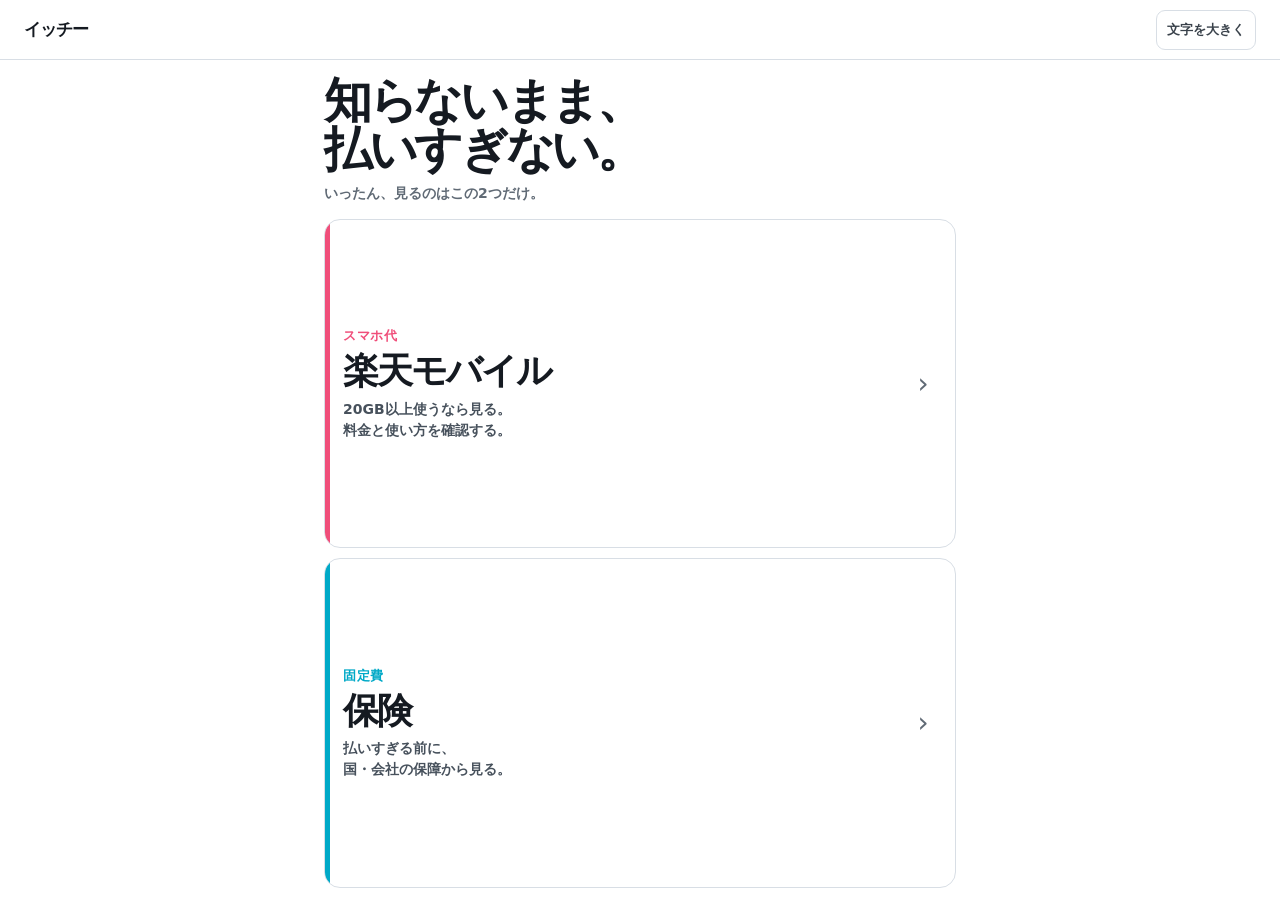
==== index.html @ de1f780d "Load Rakuten image placeholder slots" ====
<!doctype html>
<html lang="ja">
<head>
  <meta charset="utf-8">
  <meta name="viewport" content="width=device-width,initial-scale=1,viewport-fit=cover">
  <meta name="description" content="楽天モバイルと保険。知らないまま払いすぎないために、まずこの2つだけを見るサイト、イッチー。">
  <meta name="theme-color" content="#ffffff">
  <meta name="color-scheme" content="light">
  <meta property="og:locale" content="ja_JP">
  <meta property="og:type" content="website">
  <meta property="og:site_name" content="イッチー">
  <meta property="og:title" content="イッチー｜知らないまま、払いすぎない">
  <meta property="og:description" content="楽天モバイルと保険。まずこの2つだけ。">
  <meta name="twitter:card" content="summary">
  <title>イッチー｜知らないまま、払いすぎない</title>
  <style>
    :root{
      --ink:#151a21;
      --muted:#606a75;
      --line:#d8dee5;
      --paper:#f6f8fa;
      --surface:#ffffff;
      --mobile:#f04e7a;
      --mobile-soft:#fff0f5;
      --insurance:#00a9c7;
      --insurance-soft:#eafcff;
      --side:18px;
      font-family:"Hiragino Sans","Hiragino Kaku Gothic ProN","Yu Gothic UI","Yu Gothic",Meiryo,system-ui,sans-serif;
      color-scheme:light;
      font-feature-settings:"palt" 1;
      font-kerning:normal;
    }
    *{box-sizing:border-box}
    html,body{margin:0;min-height:100%;background:#fff;color:var(--ink)}
    body{overflow-x:hidden}
    a{color:inherit;text-decoration:none}
    button{font:inherit;color:inherit;cursor:pointer}
    [hidden]{display:none!important}

    .header{
      height:60px;
      position:sticky;
      top:0;
      z-index:20;
      display:flex;
      align-items:center;
      justify-content:space-between;
      gap:12px;
      padding:0 var(--side);
      border-bottom:1px solid var(--line);
      background:rgba(255,255,255,.97);
      -webkit-backdrop-filter:blur(10px);
      backdrop-filter:blur(10px);
    }
    .brand{
      border:0;
      padding:0;
      background:transparent;
      font-size:17px;
      font-weight:950;
      letter-spacing:-.055em;
    }
    .header-actions{display:flex;align-items:center;gap:6px}
    .font-toggle{
      min-height:40px;
      padding:0 10px;
      border:1px solid var(--line);
      border-radius:9px;
      background:#fff;
      color:#3a424b;
      font-size:13px;
      font-weight:850;
    }
    .home-back{
      min-width:40px;
      min-height:40px;
      display:grid;
      place-items:center;
      border:0;
      border-radius:9px;
      background:transparent;
      font-size:20px;
      font-weight:900;
    }

    .home{
      height:calc(100dvh - 60px);
      min-height:0;
      padding:14px var(--side) 12px;
      display:flex;
      flex-direction:column;
      overflow:hidden;
    }
    .intro{flex:0 0 auto;padding:2px 0 0}
    .intro h1{
      margin:0;
      font-size:clamp(38px,10.6vw,48px);
      line-height:1.02;
      letter-spacing:-.07em;
      font-weight:950;
    }
    .intro p{
      margin:9px 0 0;
      color:var(--muted);
      font-size:14px;
      line-height:1.5;
      font-weight:700;
    }
    .choices{
      flex:1;
      min-height:0;
      display:grid;
      grid-template-rows:repeat(2,minmax(0,1fr));
      gap:10px;
      margin-top:15px;
    }
    .choice{
      min-height:0;
      position:relative;
      display:grid;
      grid-template-columns:minmax(0,1fr) 28px;
      align-items:center;
      gap:12px;
      padding:20px 18px;
      border:1px solid var(--line);
      border-radius:16px;
      background:#fff;
      overflow:hidden;
      transition:transform .12s ease,box-shadow .16s ease,border-color .16s ease,background-color .16s ease;
    }
    .choice::before{
      content:"";
      position:absolute;
      left:0;
      top:0;
      bottom:0;
      width:5px;
      background:var(--accent);
    }
    .choice.mobile{--accent:var(--mobile);--soft:var(--mobile-soft)}
    .choice.insurance{--accent:var(--insurance);--soft:var(--insurance-soft)}
    .choice-label{
      display:block;
      color:var(--accent);
      font-size:13px;
      font-weight:900;
      letter-spacing:.05em;
    }
    .choice strong{
      display:block;
      margin-top:7px;
      font-size:clamp(27px,8vw,36px);
      line-height:1.08;
      letter-spacing:-.055em;
      font-weight:950;
    }
    .choice small{
      display:block;
      margin-top:8px;
      color:#47515c;
      font-size:14px;
      line-height:1.48;
      font-weight:720;
    }
    .arrow{
      width:28px;
      height:28px;
      display:grid;
      place-items:center;
      color:var(--muted);
      font-size:28px;
      line-height:1;
    }
    .choice:active{transform:translateY(1px) scale(.995);background:var(--soft)}

    .detail{
      height:calc(100dvh - 60px);
      min-height:0;
      background:#fff;
      overflow:hidden;
    }
    .detail iframe{
      width:100%;
      height:100%;
      display:block;
      border:0;
      background:#fff;
    }

    a:focus-visible,button:focus-visible{
      outline:3px solid rgba(40,95,126,.38);
      outline-offset:3px;
    }

    html.large .intro h1{font-size:clamp(42px,12vw,54px)}
    html.large .intro p{font-size:16px}
    html.large .choice{padding:18px}
    html.large .choice-label{font-size:15px}
    html.large .choice strong{font-size:clamp(31px,9vw,40px)}
    html.large .choice small{font-size:16px}

    @media(hover:hover) and (pointer:fine){
      .choice:hover{transform:translateY(-2px);box-shadow:0 9px 24px rgba(35,52,68,.10);border-color:color-mix(in srgb,var(--accent) 35%,var(--line))}
      .font-toggle:hover,.home-back:hover{background:var(--paper)}
    }
    @media(max-height:680px){
      .home{padding-top:10px;padding-bottom:8px}
      .intro h1{font-size:clamp(34px,9.8vw,42px)}
      .intro p{margin-top:6px;font-size:13px}
      .choices{margin-top:10px;gap:8px}
      .choice{padding:13px 16px}
      .choice strong{margin-top:4px;font-size:clamp(24px,7.2vw,31px)}
      .choice small{margin-top:5px;font-size:13px;line-height:1.4}
    }
    @media(max-width:340px){
      :root{--side:14px}
      .font-toggle{padding:0 8px;font-size:12px}
      .choice{padding-left:15px;padding-right:13px}
    }
    @media(min-width:720px){
      :root{--side:24px}
      .home{width:min(680px,100%);margin:0 auto}
    }
    @media(prefers-reduced-motion:reduce){
      *,*::before,*::after{transition:none!important;scroll-behavior:auto!important}
    }
  </style>
</head>
<body>
  <header class="header">
    <button class="brand" id="brandHome" type="button">イッチー</button>
    <div class="header-actions">
      <button class="font-toggle" id="fontToggle" type="button" aria-pressed="false">文字を大きく</button>
      <button class="home-back" id="homeBack" type="button" aria-label="最初に戻る" hidden>⌂</button>
    </div>
  </header>

  <main class="home" id="homeView">
    <section class="intro">
      <h1>知らないまま、<br>払いすぎない。</h1>
      <p>いったん、見るのはこの2つだけ。</p>
    </section>

    <nav class="choices" aria-label="見る内容を選ぶ">
      <a class="choice mobile" href="#mobile">
        <span>
          <span class="choice-label">スマホ代</span>
          <strong>楽天モバイル</strong>
          <small>20GB以上使うなら見る。<br>料金と使い方を確認する。</small>
        </span>
        <span class="arrow" aria-hidden="true">›</span>
      </a>

      <a class="choice insurance" href="#insurance">
        <span>
          <span class="choice-label">固定費</span>
          <strong>保険</strong>
          <small>払いすぎる前に、<br>国・会社の保障から見る。</small>
        </span>
        <span class="arrow" aria-hidden="true">›</span>
      </a>
    </nav>
  </main>

  <section class="detail" id="detailView" hidden aria-label="詳細">
    <iframe id="detailFrame" title="イッチー 詳細ページ"></iframe>
  </section>

  <script>
    const KNOWN_ROUTES=new Set(["mobile","mobile-100gb","yutai","insurance","insurance-compare","deals"]);
    const homeView=document.getElementById("homeView");
    const detailView=document.getElementById("detailView");
    const detailFrame=document.getElementById("detailFrame");
    const brandHome=document.getElementById("brandHome");
    const homeBack=document.getElementById("homeBack");
    const fontToggle=document.getElementById("fontToggle");

    function currentRoute(){
      const route=location.hash.slice(1);
      return KNOWN_ROUTES.has(route)?route:"home";
    }

    function goHome(){
      if(location.hash==="#home"||!location.hash){
        history.replaceState(null,"",location.pathname+location.search+"#home");
        renderRoute();
      }else{
        location.hash="home";
      }
    }

    function applyFontSize(){
      let large=false;
      try{large=localStorage.getItem("icchy-font-size")==="large"}catch(error){}
      document.documentElement.classList.toggle("large",large);
      fontToggle.setAttribute("aria-pressed",String(large));
      fontToggle.textContent=large?"元に戻す":"文字を大きく";
      try{
        const doc=detailFrame.contentDocument;
        if(doc?.documentElement){doc.documentElement.classList.toggle("font-step-up",large)}
      }catch(error){}
    }

    function applyFrameTheme(){
      try{
        const win=detailFrame.contentWindow;
        const doc=detailFrame.contentDocument;
        if(!win||!doc)return;
        const route=(win.location.hash||"").slice(1)||detailFrame.dataset.route||"";
        const root=doc.documentElement;
        const isRakuten=route==="mobile"||route==="mobile-100gb";
        const vars=["--page-accent","--page-accent-soft","--green","--green-soft","--paper"];
        if(isRakuten){
          root.style.setProperty("--page-accent","#f04e7a");
          root.style.setProperty("--page-accent-soft","#fff0f5");
          root.style.setProperty("--green","#f04e7a");
          root.style.setProperty("--green-soft","#fff0f5");
          root.style.setProperty("--paper","#fff9fb");
        }else{
          vars.forEach(name=>root.style.removeProperty(name));
        }
      }catch(error){}
    }

    function renderRoute(){
      const route=currentRoute();
      const isHome=route==="home";
      homeView.hidden=!isHome;
      detailView.hidden=isHome;
      homeBack.hidden=isHome;
      document.body.style.overflow="hidden";

      if(isHome){
        document.title="イッチー｜知らないまま、払いすぎない";
        return;
      }

      const target=`app.html#${route}`;
      if(detailFrame.dataset.route!==route){
        detailFrame.dataset.route=route;
        detailFrame.src=target;
      }
      document.title=route.startsWith("insurance")?"保険｜イッチー":"楽天モバイル｜イッチー";
    }

    function enhanceFrame(){
      try{
        const win=detailFrame.contentWindow;
        const doc=detailFrame.contentDocument;
        if(!win||!doc)return;

        const innerHeader=doc.querySelector(".header");
        if(innerHeader)innerHeader.style.display="none";
        const innerSite=doc.querySelector(".site");
        if(innerSite){
          innerSite.style.boxShadow="none";
          innerSite.style.margin="0 auto";
        }

        applyFrameTheme();

        const large=document.documentElement.classList.contains("large");
        doc.documentElement.classList.toggle("font-step-up",large);

        if(!doc.documentElement.dataset.launcherBound){
          doc.documentElement.dataset.launcherBound="1";
          doc.addEventListener("click",event=>{
            const anchor=event.target.closest("a");
            if(!anchor)return;
            const href=anchor.getAttribute("href")||"";
            if(href==="#home"){
              event.preventDefault();
              goHome();
              return;
            }
            if(href.startsWith("./insurance-consultation")){
              event.preventDefault();
              window.location.href="insurance-consultation/";
            }
          },true);

          win.addEventListener("hashchange",()=>{
            const route=win.location.hash.slice(1);
            if(KNOWN_ROUTES.has(route)){
              detailFrame.dataset.route=route;
              history.replaceState(null,"",location.pathname+location.search+`#${route}`);
              applyFrameTheme();
            }
          });
        }
      }catch(error){}
    }

    brandHome.addEventListener("click",goHome);
    homeBack.addEventListener("click",goHome);
    fontToggle.addEventListener("click",()=>{
      const next=!document.documentElement.classList.contains("large");
      try{localStorage.setItem("icchy-font-size",next?"large":"normal")}catch(error){}
      applyFontSize();
    });
    detailFrame.addEventListener("load",enhanceFrame);
    window.addEventListener("hashchange",renderRoute);

    if(!location.hash)history.replaceState(null,"",location.pathname+location.search+"#home");
    applyFontSize();
    renderRoute();
  </script>
  <script src="image-slots.js"></script>
</body>
</html>
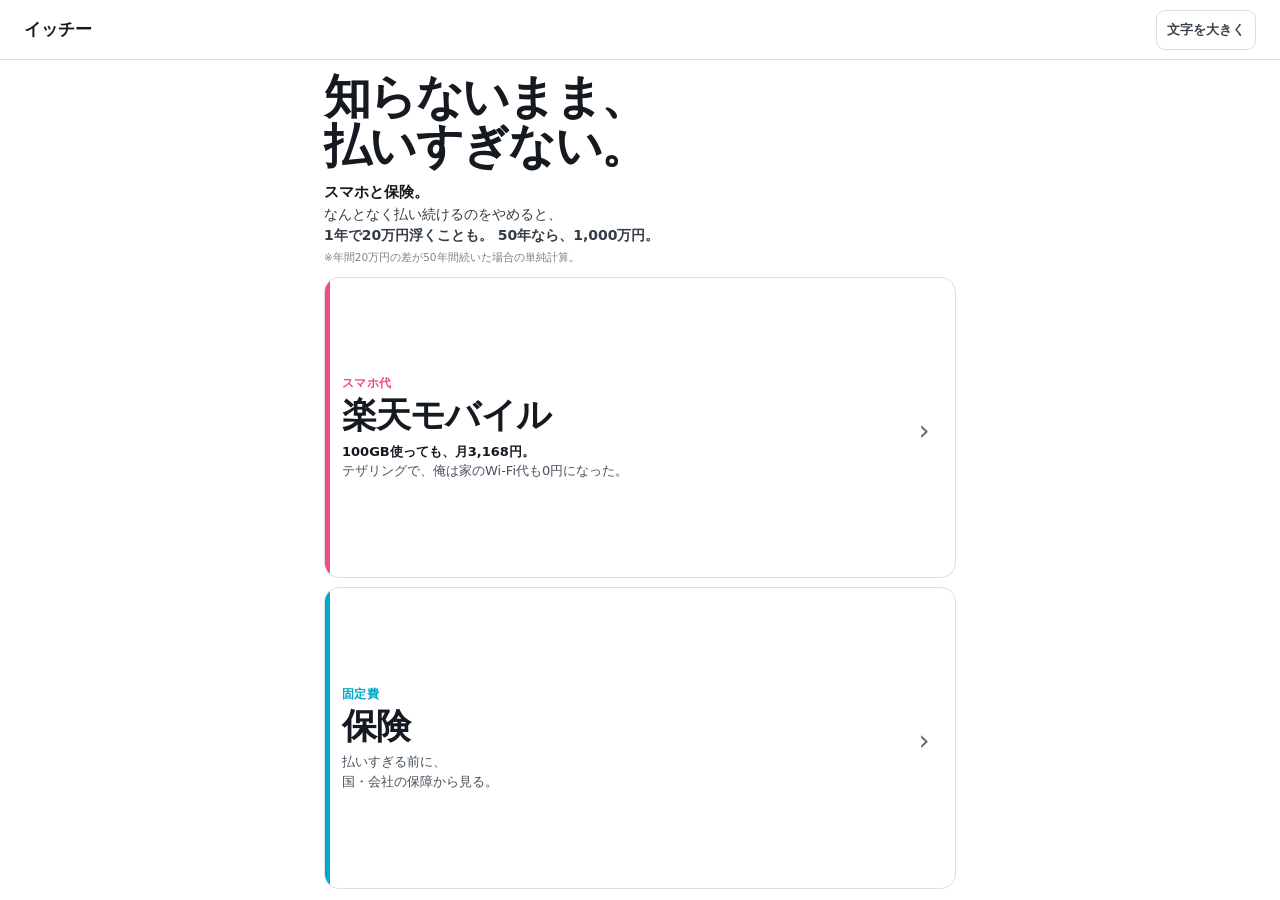
==== commit ae620b14: "トップに未来の数字と楽天カードの実体験コピーを反映" ====
--- a/index.html
+++ b/index.html
@@ -1,410 +1,70 @@
 <!doctype html>
 <html lang="ja">
 <head>
-  <meta charset="utf-8">
-  <meta name="viewport" content="width=device-width,initial-scale=1,viewport-fit=cover">
-  <meta name="description" content="楽天モバイルと保険。知らないまま払いすぎないために、まずこの2つだけを見るサイト、イッチー。">
-  <meta name="theme-color" content="#ffffff">
-  <meta name="color-scheme" content="light">
-  <meta property="og:locale" content="ja_JP">
-  <meta property="og:type" content="website">
-  <meta property="og:site_name" content="イッチー">
-  <meta property="og:title" content="イッチー｜知らないまま、払いすぎない">
-  <meta property="og:description" content="楽天モバイルと保険。まずこの2つだけ。">
-  <meta name="twitter:card" content="summary">
-  <title>イッチー｜知らないまま、払いすぎない</title>
-  <style>
-    :root{
-      --ink:#151a21;
-      --muted:#606a75;
-      --line:#d8dee5;
-      --paper:#f6f8fa;
-      --surface:#ffffff;
-      --mobile:#f04e7a;
-      --mobile-soft:#fff0f5;
-      --insurance:#00a9c7;
-      --insurance-soft:#eafcff;
-      --side:18px;
-      font-family:"Hiragino Sans","Hiragino Kaku Gothic ProN","Yu Gothic UI","Yu Gothic",Meiryo,system-ui,sans-serif;
-      color-scheme:light;
-      font-feature-settings:"palt" 1;
-      font-kerning:normal;
-    }
-    *{box-sizing:border-box}
-    html,body{margin:0;min-height:100%;background:#fff;color:var(--ink)}
-    body{overflow-x:hidden}
-    a{color:inherit;text-decoration:none}
-    button{font:inherit;color:inherit;cursor:pointer}
-    [hidden]{display:none!important}
-
-    .header{
-      height:60px;
-      position:sticky;
-      top:0;
-      z-index:20;
-      display:flex;
-      align-items:center;
-      justify-content:space-between;
-      gap:12px;
-      padding:0 var(--side);
-      border-bottom:1px solid var(--line);
-      background:rgba(255,255,255,.97);
-      -webkit-backdrop-filter:blur(10px);
-      backdrop-filter:blur(10px);
-    }
-    .brand{
-      border:0;
-      padding:0;
-      background:transparent;
-      font-size:17px;
-      font-weight:950;
-      letter-spacing:-.055em;
-    }
-    .header-actions{display:flex;align-items:center;gap:6px}
-    .font-toggle{
-      min-height:40px;
-      padding:0 10px;
-      border:1px solid var(--line);
-      border-radius:9px;
-      background:#fff;
-      color:#3a424b;
-      font-size:13px;
-      font-weight:850;
-    }
-    .home-back{
-      min-width:40px;
-      min-height:40px;
-      display:grid;
-      place-items:center;
-      border:0;
-      border-radius:9px;
-      background:transparent;
-      font-size:20px;
-      font-weight:900;
-    }
-
-    .home{
-      height:calc(100dvh - 60px);
-      min-height:0;
-      padding:14px var(--side) 12px;
-      display:flex;
-      flex-direction:column;
-      overflow:hidden;
-    }
-    .intro{flex:0 0 auto;padding:2px 0 0}
-    .intro h1{
-      margin:0;
-      font-size:clamp(38px,10.6vw,48px);
-      line-height:1.02;
-      letter-spacing:-.07em;
-      font-weight:950;
-    }
-    .intro p{
-      margin:9px 0 0;
-      color:var(--muted);
-      font-size:14px;
-      line-height:1.5;
-      font-weight:700;
-    }
-    .choices{
-      flex:1;
-      min-height:0;
-      display:grid;
-      grid-template-rows:repeat(2,minmax(0,1fr));
-      gap:10px;
-      margin-top:15px;
-    }
-    .choice{
-      min-height:0;
-      position:relative;
-      display:grid;
-      grid-template-columns:minmax(0,1fr) 28px;
-      align-items:center;
-      gap:12px;
-      padding:20px 18px;
-      border:1px solid var(--line);
-      border-radius:16px;
-      background:#fff;
-      overflow:hidden;
-      transition:transform .12s ease,box-shadow .16s ease,border-color .16s ease,background-color .16s ease;
-    }
-    .choice::before{
-      content:"";
-      position:absolute;
-      left:0;
-      top:0;
-      bottom:0;
-      width:5px;
-      background:var(--accent);
-    }
-    .choice.mobile{--accent:var(--mobile);--soft:var(--mobile-soft)}
-    .choice.insurance{--accent:var(--insurance);--soft:var(--insurance-soft)}
-    .choice-label{
-      display:block;
-      color:var(--accent);
-      font-size:13px;
-      font-weight:900;
-      letter-spacing:.05em;
-    }
-    .choice strong{
-      display:block;
-      margin-top:7px;
-      font-size:clamp(27px,8vw,36px);
-      line-height:1.08;
-      letter-spacing:-.055em;
-      font-weight:950;
-    }
-    .choice small{
-      display:block;
-      margin-top:8px;
-      color:#47515c;
-      font-size:14px;
-      line-height:1.48;
-      font-weight:720;
-    }
-    .arrow{
-      width:28px;
-      height:28px;
-      display:grid;
-      place-items:center;
-      color:var(--muted);
-      font-size:28px;
-      line-height:1;
-    }
-    .choice:active{transform:translateY(1px) scale(.995);background:var(--soft)}
-
-    .detail{
-      height:calc(100dvh - 60px);
-      min-height:0;
-      background:#fff;
-      overflow:hidden;
-    }
-    .detail iframe{
-      width:100%;
-      height:100%;
-      display:block;
-      border:0;
-      background:#fff;
-    }
-
-    a:focus-visible,button:focus-visible{
-      outline:3px solid rgba(40,95,126,.38);
-      outline-offset:3px;
-    }
-
-    html.large .intro h1{font-size:clamp(42px,12vw,54px)}
-    html.large .intro p{font-size:16px}
-    html.large .choice{padding:18px}
-    html.large .choice-label{font-size:15px}
-    html.large .choice strong{font-size:clamp(31px,9vw,40px)}
-    html.large .choice small{font-size:16px}
-
-    @media(hover:hover) and (pointer:fine){
-      .choice:hover{transform:translateY(-2px);box-shadow:0 9px 24px rgba(35,52,68,.10);border-color:color-mix(in srgb,var(--accent) 35%,var(--line))}
-      .font-toggle:hover,.home-back:hover{background:var(--paper)}
-    }
-    @media(max-height:680px){
-      .home{padding-top:10px;padding-bottom:8px}
-      .intro h1{font-size:clamp(34px,9.8vw,42px)}
-      .intro p{margin-top:6px;font-size:13px}
-      .choices{margin-top:10px;gap:8px}
-      .choice{padding:13px 16px}
-      .choice strong{margin-top:4px;font-size:clamp(24px,7.2vw,31px)}
-      .choice small{margin-top:5px;font-size:13px;line-height:1.4}
-    }
-    @media(max-width:340px){
-      :root{--side:14px}
-      .font-toggle{padding:0 8px;font-size:12px}
-      .choice{padding-left:15px;padding-right:13px}
-    }
-    @media(min-width:720px){
-      :root{--side:24px}
-      .home{width:min(680px,100%);margin:0 auto}
-    }
-    @media(prefers-reduced-motion:reduce){
-      *,*::before,*::after{transition:none!important;scroll-behavior:auto!important}
-    }
-  </style>
+<meta charset="utf-8">
+<meta name="viewport" content="width=device-width,initial-scale=1,viewport-fit=cover">
+<meta name="description" content="知らないまま、払いすぎない。スマホと保険。なんとなく払い続けるのをやめると、1年で20万円浮くことも。">
+<meta name="theme-color" content="#ffffff">
+<meta name="color-scheme" content="light">
+<meta property="og:locale" content="ja_JP">
+<meta property="og:type" content="website">
+<meta property="og:site_name" content="イッチー">
+<meta property="og:title" content="イッチー｜知らないまま、払いすぎない">
+<meta property="og:description" content="スマホと保険。なんとなく払い続けるのをやめると、1年で20万円浮くことも。">
+<meta name="twitter:card" content="summary">
+<title>イッチー｜知らないまま、払いすぎない</title>
+<style>
+:root{
+  --ink:#151a21;--muted:#606a75;--line:#d8dee5;--paper:#f6f8fa;--mobile:#f04e7a;--mobile-soft:#fff0f5;--insurance:#00a9c7;--insurance-soft:#eafcff;--side:18px;
+  font-family:"Hiragino Sans","Hiragino Kaku Gothic ProN","Yu Gothic UI","Yu Gothic",Meiryo,system-ui,sans-serif;color-scheme:light;
+}
+*{box-sizing:border-box}html,body{margin:0;min-height:100%;background:#fff;color:var(--ink)}body{overflow-x:hidden}a{color:inherit;text-decoration:none}button{font:inherit;color:inherit;cursor:pointer}[hidden]{display:none!important}
+.header{height:60px;position:sticky;top:0;z-index:20;display:flex;align-items:center;justify-content:space-between;gap:12px;padding:0 var(--side);border-bottom:1px solid var(--line);background:rgba(255,255,255,.97);-webkit-backdrop-filter:blur(10px);backdrop-filter:blur(10px)}.brand{border:0;padding:0;background:transparent;font-size:17px;font-weight:850}.header-actions{display:flex;align-items:center;gap:6px}.font-toggle{min-height:40px;padding:0 10px;border:1px solid var(--line);border-radius:9px;background:#fff;color:#3a424b;font-size:13px;font-weight:750}.home-back{min-width:40px;min-height:40px;display:grid;place-items:center;border:0;border-radius:9px;background:transparent;font-size:20px}
+.home{height:calc(100dvh - 60px);min-height:0;padding:13px var(--side) 11px;display:flex;flex-direction:column;overflow:hidden}.intro{flex:0 0 auto}.intro h1{margin:0;font-size:clamp(37px,10.2vw,47px);line-height:1.04;letter-spacing:-.035em;font-weight:850}.intro-promise{margin:10px 0 0;color:#343c45;font-size:14px;line-height:1.52}.intro-promise strong{font-size:15px;color:var(--ink)}.intro-promise b{font-weight:850}.intro-note{margin:4px 0 0;color:#7a838d;font-size:10.5px;line-height:1.4}.choices{flex:1;min-height:0;display:grid;grid-template-rows:repeat(2,minmax(0,1fr));gap:9px;margin-top:12px}.choice{min-height:0;position:relative;display:grid;grid-template-columns:minmax(0,1fr) 28px;align-items:center;gap:12px;padding:17px 17px;border:1px solid var(--line);border-radius:15px;background:#fff;overflow:hidden;transition:transform .12s ease,box-shadow .16s ease,border-color .16s ease,background-color .16s ease}.choice::before{content:"";position:absolute;left:0;top:0;bottom:0;width:5px;background:var(--accent)}.choice.mobile{--accent:var(--mobile);--soft:var(--mobile-soft)}.choice.insurance{--accent:var(--insurance);--soft:var(--insurance-soft)}.choice-label{display:block;color:var(--accent);font-size:12px;font-weight:800;letter-spacing:.04em}.choice strong{display:block;margin-top:5px;font-size:clamp(26px,7.7vw,35px);line-height:1.08;letter-spacing:-.025em;font-weight:850}.choice small{display:block;margin-top:7px;color:#47515c;font-size:13px;line-height:1.48}.choice small b{color:var(--ink);font-weight:800}.arrow{width:28px;height:28px;display:grid;place-items:center;color:var(--muted);font-size:28px}.choice:active{transform:translateY(1px) scale(.995);background:var(--soft)}
+.detail{height:calc(100dvh - 60px);min-height:0;background:#fff;overflow:hidden}.detail iframe{width:100%;height:100%;display:block;border:0;background:#fff}a:focus-visible,button:focus-visible{outline:3px solid rgba(40,95,126,.38);outline-offset:3px}
+html.large .intro h1{font-size:clamp(41px,11.5vw,53px)}html.large .intro-promise{font-size:16px}html.large .choice strong{font-size:clamp(30px,8.7vw,39px)}html.large .choice small{font-size:15px}
+@media(hover:hover) and (pointer:fine){.choice:hover{transform:translateY(-2px);box-shadow:0 9px 24px rgba(35,52,68,.10);border-color:color-mix(in srgb,var(--accent) 35%,var(--line))}.font-toggle:hover,.home-back:hover{background:var(--paper)}}
+@media(max-height:700px){.home{padding-top:9px;padding-bottom:8px}.intro h1{font-size:clamp(33px,9.5vw,41px)}.intro-promise{margin-top:7px;font-size:12.5px;line-height:1.42}.intro-promise strong{font-size:13.5px}.intro-note{font-size:9.5px}.choices{margin-top:8px;gap:7px}.choice{padding:12px 15px}.choice strong{margin-top:3px;font-size:clamp(23px,6.9vw,30px)}.choice small{margin-top:4px;font-size:12px;line-height:1.38}}
+@media(max-width:340px){:root{--side:14px}.font-toggle{padding:0 8px;font-size:12px}.choice{padding-left:14px;padding-right:12px}.intro-promise{font-size:12.5px}}
+@media(min-width:720px){:root{--side:24px}.home{width:min(680px,100%);margin:0 auto}}
+@media(prefers-reduced-motion:reduce){*,*::before,*::after{transition:none!important;scroll-behavior:auto!important}}
+</style>
 </head>
 <body>
-  <header class="header">
-    <button class="brand" id="brandHome" type="button">イッチー</button>
-    <div class="header-actions">
-      <button class="font-toggle" id="fontToggle" type="button" aria-pressed="false">文字を大きく</button>
-      <button class="home-back" id="homeBack" type="button" aria-label="最初に戻る" hidden>⌂</button>
-    </div>
-  </header>
-
-  <main class="home" id="homeView">
-    <section class="intro">
-      <h1>知らないまま、<br>払いすぎない。</h1>
-      <p>いったん、見るのはこの2つだけ。</p>
-    </section>
-
-    <nav class="choices" aria-label="見る内容を選ぶ">
-      <a class="choice mobile" href="#mobile">
-        <span>
-          <span class="choice-label">スマホ代</span>
-          <strong>楽天モバイル</strong>
-          <small>20GB以上使うなら見る。<br>料金と使い方を確認する。</small>
-        </span>
-        <span class="arrow" aria-hidden="true">›</span>
-      </a>
-
-      <a class="choice insurance" href="#insurance">
-        <span>
-          <span class="choice-label">固定費</span>
-          <strong>保険</strong>
-          <small>払いすぎる前に、<br>国・会社の保障から見る。</small>
-        </span>
-        <span class="arrow" aria-hidden="true">›</span>
-      </a>
-    </nav>
-  </main>
-
-  <section class="detail" id="detailView" hidden aria-label="詳細">
-    <iframe id="detailFrame" title="イッチー 詳細ページ"></iframe>
+<header class="header">
+  <button class="brand" id="brandHome" type="button">イッチー</button>
+  <div class="header-actions">
+    <button class="font-toggle" id="fontToggle" type="button" aria-pressed="false">文字を大きく</button>
+    <button class="home-back" id="homeBack" type="button" aria-label="最初に戻る" hidden>⌂</button>
+  </div>
+</header>
+<main class="home" id="homeView">
+  <section class="intro">
+    <h1>知らないまま、<br>払いすぎない。</h1>
+    <p class="intro-promise"><strong>スマホと保険。</strong><br>なんとなく払い続けるのをやめると、<br><b>1年で20万円浮くことも。</b> <b>50年なら、1,000万円。</b></p>
+    <p class="intro-note">※年間20万円の差が50年間続いた場合の単純計算。</p>
   </section>
-
-  <script>
-    const KNOWN_ROUTES=new Set(["mobile","mobile-100gb","yutai","insurance","insurance-compare","deals"]);
-    const homeView=document.getElementById("homeView");
-    const detailView=document.getElementById("detailView");
-    const detailFrame=document.getElementById("detailFrame");
-    const brandHome=document.getElementById("brandHome");
-    const homeBack=document.getElementById("homeBack");
-    const fontToggle=document.getElementById("fontToggle");
-
-    function currentRoute(){
-      const route=location.hash.slice(1);
-      return KNOWN_ROUTES.has(route)?route:"home";
-    }
-
-    function goHome(){
-      if(location.hash==="#home"||!location.hash){
-        history.replaceState(null,"",location.pathname+location.search+"#home");
-        renderRoute();
-      }else{
-        location.hash="home";
-      }
-    }
-
-    function applyFontSize(){
-      let large=false;
-      try{large=localStorage.getItem("icchy-font-size")==="large"}catch(error){}
-      document.documentElement.classList.toggle("large",large);
-      fontToggle.setAttribute("aria-pressed",String(large));
-      fontToggle.textContent=large?"元に戻す":"文字を大きく";
-      try{
-        const doc=detailFrame.contentDocument;
-        if(doc?.documentElement){doc.documentElement.classList.toggle("font-step-up",large)}
-      }catch(error){}
-    }
-
-    function applyFrameTheme(){
-      try{
-        const win=detailFrame.contentWindow;
-        const doc=detailFrame.contentDocument;
-        if(!win||!doc)return;
-        const route=(win.location.hash||"").slice(1)||detailFrame.dataset.route||"";
-        const root=doc.documentElement;
-        const isRakuten=route==="mobile"||route==="mobile-100gb";
-        const vars=["--page-accent","--page-accent-soft","--green","--green-soft","--paper"];
-        if(isRakuten){
-          root.style.setProperty("--page-accent","#f04e7a");
-          root.style.setProperty("--page-accent-soft","#fff0f5");
-          root.style.setProperty("--green","#f04e7a");
-          root.style.setProperty("--green-soft","#fff0f5");
-          root.style.setProperty("--paper","#fff9fb");
-        }else{
-          vars.forEach(name=>root.style.removeProperty(name));
-        }
-      }catch(error){}
-    }
-
-    function renderRoute(){
-      const route=currentRoute();
-      const isHome=route==="home";
-      homeView.hidden=!isHome;
-      detailView.hidden=isHome;
-      homeBack.hidden=isHome;
-      document.body.style.overflow="hidden";
-
-      if(isHome){
-        document.title="イッチー｜知らないまま、払いすぎない";
-        return;
-      }
-
-      const target=`app.html#${route}`;
-      if(detailFrame.dataset.route!==route){
-        detailFrame.dataset.route=route;
-        detailFrame.src=target;
-      }
-      document.title=route.startsWith("insurance")?"保険｜イッチー":"楽天モバイル｜イッチー";
-    }
-
-    function enhanceFrame(){
-      try{
-        const win=detailFrame.contentWindow;
-        const doc=detailFrame.contentDocument;
-        if(!win||!doc)return;
-
-        const innerHeader=doc.querySelector(".header");
-        if(innerHeader)innerHeader.style.display="none";
-        const innerSite=doc.querySelector(".site");
-        if(innerSite){
-          innerSite.style.boxShadow="none";
-          innerSite.style.margin="0 auto";
-        }
-
-        applyFrameTheme();
-
-        const large=document.documentElement.classList.contains("large");
-        doc.documentElement.classList.toggle("font-step-up",large);
-
-        if(!doc.documentElement.dataset.launcherBound){
-          doc.documentElement.dataset.launcherBound="1";
-          doc.addEventListener("click",event=>{
-            const anchor=event.target.closest("a");
-            if(!anchor)return;
-            const href=anchor.getAttribute("href")||"";
-            if(href==="#home"){
-              event.preventDefault();
-              goHome();
-              return;
-            }
-            if(href.startsWith("./insurance-consultation")){
-              event.preventDefault();
-              window.location.href="insurance-consultation/";
-            }
-          },true);
-
-          win.addEventListener("hashchange",()=>{
-            const route=win.location.hash.slice(1);
-            if(KNOWN_ROUTES.has(route)){
-              detailFrame.dataset.route=route;
-              history.replaceState(null,"",location.pathname+location.search+`#${route}`);
-              applyFrameTheme();
-            }
-          });
-        }
-      }catch(error){}
-    }
-
-    brandHome.addEventListener("click",goHome);
-    homeBack.addEventListener("click",goHome);
-    fontToggle.addEventListener("click",()=>{
-      const next=!document.documentElement.classList.contains("large");
-      try{localStorage.setItem("icchy-font-size",next?"large":"normal")}catch(error){}
-      applyFontSize();
-    });
-    detailFrame.addEventListener("load",enhanceFrame);
-    window.addEventListener("hashchange",renderRoute);
-
-    if(!location.hash)history.replaceState(null,"",location.pathname+location.search+"#home");
-    applyFontSize();
-    renderRoute();
-  </script>
-  <script src="image-slots.js"></script>
+  <nav class="choices" aria-label="見る内容を選ぶ">
+    <a class="choice mobile" href="#mobile">
+      <span><span class="choice-label">スマホ代</span><strong>楽天モバイル</strong><small><b>100GB使っても、月3,168円。</b><br>テザリングで、俺は家のWi-Fi代も0円になった。</small></span>
+      <span class="arrow" aria-hidden="true">›</span>
+    </a>
+    <a class="choice insurance" href="#insurance">
+      <span><span class="choice-label">固定費</span><strong>保険</strong><small>払いすぎる前に、<br>国・会社の保障から見る。</small></span>
+      <span class="arrow" aria-hidden="true">›</span>
+    </a>
+  </nav>
+</main>
+<section class="detail" id="detailView" hidden aria-label="詳細"><iframe id="detailFrame" title="イッチー 詳細ページ"></iframe></section>
+<script>
+const KNOWN_ROUTES=new Set(['mobile','mobile-100gb','yutai','insurance','insurance-compare','deals']);
+const homeView=document.getElementById('homeView'),detailView=document.getElementById('detailView'),detailFrame=document.getElementById('detailFrame'),brandHome=document.getElementById('brandHome'),homeBack=document.getElementById('homeBack'),fontToggle=document.getElementById('fontToggle');
+function currentRoute(){const route=location.hash.slice(1);return KNOWN_ROUTES.has(route)?route:'home'}
+function goHome(){if(location.hash==='#home'||!location.hash){history.replaceState(null,'',location.pathname+location.search+'#home');renderRoute()}else location.hash='home'}
+function applyFontSize(){let large=false;try{large=localStorage.getItem('icchy-font-size')==='large'}catch(e){}document.documentElement.classList.toggle('large',large);fontToggle.setAttribute('aria-pressed',String(large));fontToggle.textContent=large?'元に戻す':'文字を大きく';try{detailFrame.contentDocument?.documentElement.classList.toggle('font-step-up',large)}catch(e){}}
+function renderRoute(){const route=currentRoute(),isHome=route==='home';homeView.hidden=!isHome;detailView.hidden=isHome;homeBack.hidden=isHome;document.body.style.overflow='hidden';if(isHome){document.title='イッチー｜知らないまま、払いすぎない';return}const target=route==='mobile'?'mobile.html':`app.html#${route}`;if(detailFrame.dataset.target!==target){detailFrame.dataset.target=target;detailFrame.dataset.route=route;detailFrame.src=target}document.title=route.startsWith('insurance')?'保険｜イッチー':'楽天モバイル｜イッチー'}
+function enhanceFrame(){try{const win=detailFrame.contentWindow,doc=detailFrame.contentDocument;if(!win||!doc)return;const innerHeader=doc.querySelector('.header');if(innerHeader)innerHeader.style.display='none';const innerSite=doc.querySelector('.site');if(innerSite){innerSite.style.boxShadow='none';innerSite.style.margin='0 auto'}const large=document.documentElement.classList.contains('large');doc.documentElement.classList.toggle('font-step-up',large);if(!doc.documentElement.dataset.launcherBound){doc.documentElement.dataset.launcherBound='1';doc.addEventListener('click',e=>{const a=e.target.closest('a');if(!a)return;const href=a.getAttribute('href')||'';if(href==='#home'){e.preventDefault();goHome();return}if(href.startsWith('./insurance-consultation')){e.preventDefault();window.location.href='insurance-consultation/'}},true);win.addEventListener('hashchange',()=>{if(!win.location.pathname.endsWith('/app.html'))return;const route=win.location.hash.slice(1);if(KNOWN_ROUTES.has(route)){detailFrame.dataset.route=route;history.replaceState(null,'',location.pathname+location.search+`#${route}`)}})}}catch(e){}}
+brandHome.addEventListener('click',goHome);homeBack.addEventListener('click',goHome);fontToggle.addEventListener('click',()=>{const next=!document.documentElement.classList.contains('large');try{localStorage.setItem('icchy-font-size',next?'large':'normal')}catch(e){}applyFontSize()});detailFrame.addEventListener('load',enhanceFrame);window.addEventListener('hashchange',renderRoute);applyFontSize();renderRoute();
+</script>
 </body>
 </html>
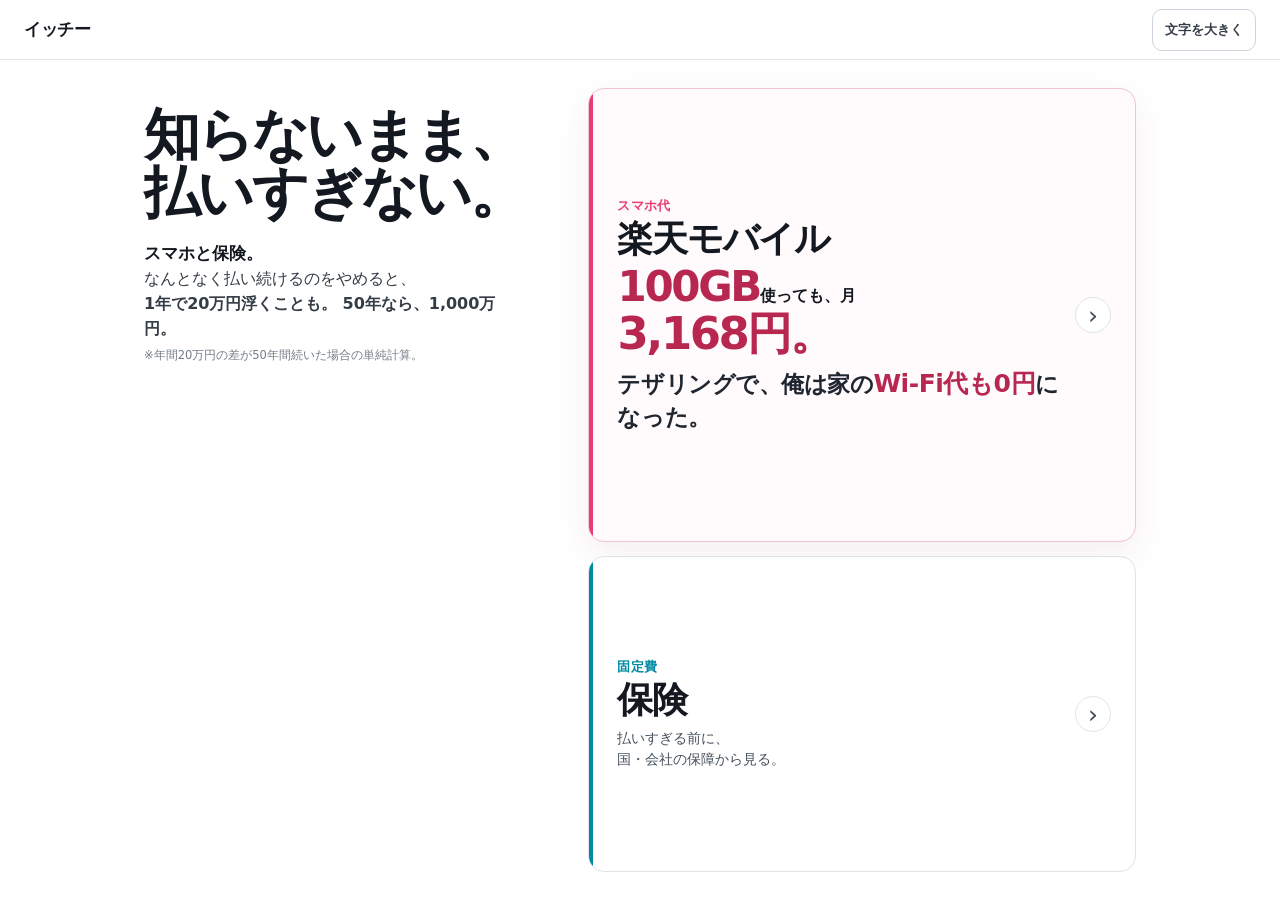
==== commit e4a7c541: "トップページの視覚品質を改善" ====
--- a/index.html
+++ b/index.html
@@ -15,19 +15,220 @@
 <title>イッチー｜知らないまま、払いすぎない</title>
 <style>
 :root{
-  --ink:#151a21;--muted:#606a75;--line:#d8dee5;--paper:#f6f8fa;--mobile:#f04e7a;--mobile-soft:#fff0f5;--insurance:#00a9c7;--insurance-soft:#eafcff;--side:18px;
-  font-family:"Hiragino Sans","Hiragino Kaku Gothic ProN","Yu Gothic UI","Yu Gothic",Meiryo,system-ui,sans-serif;color-scheme:light;
-}
-*{box-sizing:border-box}html,body{margin:0;min-height:100%;background:#fff;color:var(--ink)}body{overflow-x:hidden}a{color:inherit;text-decoration:none}button{font:inherit;color:inherit;cursor:pointer}[hidden]{display:none!important}
-.header{height:60px;position:sticky;top:0;z-index:20;display:flex;align-items:center;justify-content:space-between;gap:12px;padding:0 var(--side);border-bottom:1px solid var(--line);background:rgba(255,255,255,.97);-webkit-backdrop-filter:blur(10px);backdrop-filter:blur(10px)}.brand{border:0;padding:0;background:transparent;font-size:17px;font-weight:850}.header-actions{display:flex;align-items:center;gap:6px}.font-toggle{min-height:40px;padding:0 10px;border:1px solid var(--line);border-radius:9px;background:#fff;color:#3a424b;font-size:13px;font-weight:750}.home-back{min-width:40px;min-height:40px;display:grid;place-items:center;border:0;border-radius:9px;background:transparent;font-size:20px}
-.home{height:calc(100dvh - 60px);min-height:0;padding:13px var(--side) 11px;display:flex;flex-direction:column;overflow:hidden}.intro{flex:0 0 auto}.intro h1{margin:0;font-size:clamp(37px,10.2vw,47px);line-height:1.04;letter-spacing:-.035em;font-weight:850}.intro-promise{margin:10px 0 0;color:#343c45;font-size:14px;line-height:1.52}.intro-promise strong{font-size:15px;color:var(--ink)}.intro-promise b{font-weight:850}.intro-note{margin:4px 0 0;color:#7a838d;font-size:10.5px;line-height:1.4}.choices{flex:1;min-height:0;display:grid;grid-template-rows:repeat(2,minmax(0,1fr));gap:9px;margin-top:12px}.choice{min-height:0;position:relative;display:grid;grid-template-columns:minmax(0,1fr) 28px;align-items:center;gap:12px;padding:17px 17px;border:1px solid var(--line);border-radius:15px;background:#fff;overflow:hidden;transition:transform .12s ease,box-shadow .16s ease,border-color .16s ease,background-color .16s ease}.choice::before{content:"";position:absolute;left:0;top:0;bottom:0;width:5px;background:var(--accent)}.choice.mobile{--accent:var(--mobile);--soft:var(--mobile-soft)}.choice.insurance{--accent:var(--insurance);--soft:var(--insurance-soft)}.choice-label{display:block;color:var(--accent);font-size:12px;font-weight:800;letter-spacing:.04em}.choice strong{display:block;margin-top:5px;font-size:clamp(26px,7.7vw,35px);line-height:1.08;letter-spacing:-.025em;font-weight:850}.choice small{display:block;margin-top:7px;color:#47515c;font-size:13px;line-height:1.48}.choice small b{color:var(--ink);font-weight:800}.arrow{width:28px;height:28px;display:grid;place-items:center;color:var(--muted);font-size:28px}.choice:active{transform:translateY(1px) scale(.995);background:var(--soft)}
-.detail{height:calc(100dvh - 60px);min-height:0;background:#fff;overflow:hidden}.detail iframe{width:100%;height:100%;display:block;border:0;background:#fff}a:focus-visible,button:focus-visible{outline:3px solid rgba(40,95,126,.38);outline-offset:3px}
-html.large .intro h1{font-size:clamp(41px,11.5vw,53px)}html.large .intro-promise{font-size:16px}html.large .choice strong{font-size:clamp(30px,8.7vw,39px)}html.large .choice small{font-size:15px}
-@media(hover:hover) and (pointer:fine){.choice:hover{transform:translateY(-2px);box-shadow:0 9px 24px rgba(35,52,68,.10);border-color:color-mix(in srgb,var(--accent) 35%,var(--line))}.font-toggle:hover,.home-back:hover{background:var(--paper)}}
-@media(max-height:700px){.home{padding-top:9px;padding-bottom:8px}.intro h1{font-size:clamp(33px,9.5vw,41px)}.intro-promise{margin-top:7px;font-size:12.5px;line-height:1.42}.intro-promise strong{font-size:13.5px}.intro-note{font-size:9.5px}.choices{margin-top:8px;gap:7px}.choice{padding:12px 15px}.choice strong{margin-top:3px;font-size:clamp(23px,6.9vw,30px)}.choice small{margin-top:4px;font-size:12px;line-height:1.38}}
-@media(max-width:340px){:root{--side:14px}.font-toggle{padding:0 8px;font-size:12px}.choice{padding-left:14px;padding-right:12px}.intro-promise{font-size:12.5px}}
-@media(min-width:720px){:root{--side:24px}.home{width:min(680px,100%);margin:0 auto}}
-@media(prefers-reduced-motion:reduce){*,*::before,*::after{transition:none!important;scroll-behavior:auto!important}}
+  --ink:#141820;
+  --muted:#5d6570;
+  --line:#dfe3e8;
+  --line-strong:#cdd5de;
+  --paper:#f7f8fa;
+  --mobile:#e83d70;
+  --mobile-deep:#b82750;
+  --mobile-soft:#fff4f7;
+  --insurance:#008aa3;
+  --insurance-soft:#effbfd;
+  --side:clamp(16px,4.6vw,22px);
+  --radius:16px;
+  font-family:"Hiragino Sans","Hiragino Kaku Gothic ProN","Yu Gothic UI","Yu Gothic",Meiryo,system-ui,sans-serif;
+  color-scheme:light;
+}
+*{box-sizing:border-box}
+html,body{margin:0;min-height:100%;background:#fff;color:var(--ink)}
+body{overflow-x:hidden;-webkit-font-smoothing:antialiased}
+a{color:inherit;text-decoration:none}
+button{font:inherit;color:inherit;cursor:pointer}
+[hidden]{display:none!important}
+
+.header{
+  height:60px;
+  position:sticky;
+  top:0;
+  z-index:20;
+  display:flex;
+  align-items:center;
+  justify-content:space-between;
+  gap:12px;
+  padding:0 max(var(--side),env(safe-area-inset-left));
+  border-bottom:1px solid var(--line);
+  background:rgba(255,255,255,.96);
+  -webkit-backdrop-filter:blur(12px);
+  backdrop-filter:blur(12px);
+}
+.brand{border:0;padding:0;background:transparent;font-size:17px;font-weight:850;letter-spacing:-.02em}
+.header-actions{display:flex;align-items:center;gap:6px}
+.font-toggle{
+  min-height:42px;
+  padding:0 12px;
+  border:1px solid var(--line-strong);
+  border-radius:10px;
+  background:#fff;
+  color:#343c46;
+  font-size:13px;
+  font-weight:750;
+  transition:background-color .16s ease,border-color .16s ease,transform .12s ease;
+}
+.home-back{
+  min-width:42px;
+  min-height:42px;
+  display:grid;
+  place-items:center;
+  border:1px solid transparent;
+  border-radius:10px;
+  background:transparent;
+  font-size:20px;
+}
+
+.home{
+  height:calc(100dvh - 60px);
+  min-height:0;
+  padding:16px var(--side) 12px;
+  display:grid;
+  grid-template-rows:auto minmax(0,1fr);
+  overflow:hidden;
+}
+.intro h1{
+  margin:0;
+  max-width:11ch;
+  font-size:clamp(38px,10.4vw,48px);
+  line-height:1.04;
+  letter-spacing:-.045em;
+  font-weight:880;
+  word-break:auto-phrase;
+  text-wrap:balance;
+}
+.intro-promise{margin:11px 0 0;color:#343c45;font-size:15px;line-height:1.55}
+.intro-promise strong{font-size:16px;color:var(--ink)}
+.intro-promise b{font-weight:850;font-variant-numeric:tabular-nums}
+.intro-note{margin:5px 0 0;color:#747d87;font-size:11px;line-height:1.45}
+
+.choices{
+  min-height:0;
+  display:grid;
+  grid-template-rows:minmax(0,1.18fr) minmax(0,.82fr);
+  gap:11px;
+  margin-top:13px;
+}
+.choice{
+  min-height:0;
+  position:relative;
+  isolation:isolate;
+  display:grid;
+  grid-template-columns:minmax(0,1fr) 38px;
+  align-items:center;
+  gap:12px;
+  padding:18px 16px 18px 19px;
+  border:1px solid var(--line);
+  border-radius:var(--radius);
+  background:#fff;
+  overflow:hidden;
+  transition:transform .16s cubic-bezier(.16,1,.3,1),box-shadow .18s ease,border-color .18s ease,background-color .18s ease;
+}
+.choice::before{content:"";position:absolute;z-index:-1;left:0;top:0;bottom:0;width:4px;background:var(--accent)}
+.choice.mobile{--accent:var(--mobile);--soft:var(--mobile-soft);border-color:#f1c4d1;background:#fffafb;box-shadow:0 12px 34px rgba(131,33,65,.08)}
+.choice.insurance{--accent:var(--insurance);--soft:var(--insurance-soft)}
+.choice-label{display:block;color:var(--accent);font-size:13px;font-weight:820;letter-spacing:.01em}
+.choice strong{
+  display:block;
+  margin-top:5px;
+  font-size:clamp(27px,7.6vw,34px);
+  line-height:1.08;
+  letter-spacing:-.035em;
+  font-weight:880;
+  word-break:auto-phrase;
+  text-wrap:balance;
+}
+.choice small{display:block;margin-top:8px;color:#46505b;font-size:14px;line-height:1.52}
+.choice small b{color:var(--ink);font-weight:850}
+.choice.mobile .mobile-promise{margin-top:12px;font-size:15px;line-height:1.18}
+.metric-gb{display:inline-block;color:var(--mobile-deep);font-size:clamp(28px,8.5vw,38px);line-height:.95;letter-spacing:-.055em;font-variant-numeric:tabular-nums}
+.metric-price{display:block;margin-top:4px;color:var(--mobile-deep);font-size:clamp(31px,9.1vw,41px);line-height:1;letter-spacing:-.055em;font-variant-numeric:tabular-nums}
+.mobile-outcome{display:block;margin-top:11px;color:#202630;font-size:clamp(18px,5vw,22px);font-weight:820;line-height:1.38;letter-spacing:-.02em}
+.metric-wifi{color:var(--mobile-deep);font-size:1.09em;white-space:nowrap}
+.arrow{
+  width:36px;
+  height:36px;
+  display:grid;
+  place-items:center;
+  justify-self:end;
+  border:1px solid var(--line);
+  border-radius:50%;
+  background:#fff;
+  color:#414a54;
+  font-size:25px;
+  line-height:1;
+  transition:transform .16s cubic-bezier(.16,1,.3,1),border-color .16s ease;
+}
+.choice:active{transform:translateY(1px) scale(.992);background:var(--soft)}
+.choice:active .arrow{transform:translateX(2px)}
+
+.detail{height:calc(100dvh - 60px);min-height:0;background:#fff;overflow:hidden}
+.detail iframe{width:100%;height:100%;display:block;border:0;background:#fff}
+a:focus-visible,button:focus-visible{outline:3px solid rgba(35,95,126,.38);outline-offset:3px}
+
+html.large .home{overflow-y:auto}
+html.large .intro h1{font-size:clamp(42px,11.5vw,54px)}
+html.large .intro-promise{font-size:17px}
+html.large .choice strong{font-size:clamp(31px,8.7vw,40px)}
+html.large .choice small{font-size:16px}
+html.large .mobile-outcome{font-size:clamp(20px,5.6vw,25px)}
+
+@media(hover:hover) and (pointer:fine){
+  .choice:hover{transform:translateY(-2px);box-shadow:0 14px 38px rgba(35,52,68,.11);border-color:color-mix(in srgb,var(--accent) 38%,var(--line))}
+  .choice:hover .arrow{transform:translateX(2px);border-color:var(--accent)}
+  .font-toggle:hover,.home-back:hover{background:var(--paper);border-color:var(--line)}
+}
+@media(max-height:700px){
+  .home{padding-top:9px;padding-bottom:8px}
+  .intro h1{font-size:clamp(32px,9.3vw,40px)}
+  .intro-promise{margin-top:6px;font-size:12.5px;line-height:1.4}
+  .intro-promise strong{font-size:13.5px}
+  .intro-note{margin-top:2px;font-size:9.5px}
+  .choices{margin-top:8px;gap:7px}
+  .choice{padding:11px 13px 11px 16px}
+  .choice-label{font-size:11px}
+  .choice strong{margin-top:2px;font-size:clamp(23px,6.8vw,29px)}
+  .choice small{margin-top:4px;font-size:12px;line-height:1.32}
+  .choice.mobile .mobile-promise{margin-top:5px;font-size:12px}
+  .metric-gb{font-size:clamp(23px,7.4vw,29px)}
+  .metric-price{display:inline-block;margin:0 0 0 4px;font-size:clamp(24px,7.6vw,31px)}
+  .mobile-outcome{margin-top:5px;font-size:clamp(15px,4.4vw,18px);line-height:1.28}
+  .arrow{width:32px;height:32px}
+}
+@media(max-width:340px){
+  :root{--side:14px}
+  .font-toggle{padding:0 9px;font-size:12px}
+  .choice{padding-left:16px;padding-right:12px}
+  .intro-promise{font-size:13.5px}
+  .choice.mobile .mobile-promise{font-size:14px}
+}
+@media(min-width:720px){
+  :root{--side:24px}
+  .home{width:min(720px,100%);margin:0 auto}
+}
+@media(min-width:900px){
+  .home{
+    width:min(1040px,100%);
+    padding-top:28px;
+    padding-bottom:28px;
+    grid-template-columns:minmax(300px,.82fr) minmax(480px,1.18fr);
+    grid-template-rows:minmax(0,1fr);
+    gap:64px;
+    align-items:stretch;
+  }
+  .intro{align-self:start;padding-top:18px}
+  .intro h1{font-size:56px}
+  .intro-promise{margin-top:18px;font-size:16px}
+  .intro-promise strong{font-size:17px}
+  .intro-note{font-size:11.5px}
+  .choices{margin-top:0;gap:14px}
+  .choice{padding:24px 24px 24px 28px}
+  .choice strong{font-size:36px}
+  .choice.mobile .mobile-promise{font-size:16px}
+  .metric-gb{font-size:42px}
+  .metric-price{font-size:45px}
+  .mobile-outcome{font-size:23px}
+}
+@media(prefers-reduced-motion:reduce){
+  *,*::before,*::after{transition:none!important;scroll-behavior:auto!important}
+}
 </style>
 </head>
 <body>
@@ -46,7 +247,7 @@
   </section>
   <nav class="choices" aria-label="見る内容を選ぶ">
     <a class="choice mobile" href="#mobile">
-      <span><span class="choice-label">スマホ代</span><strong>楽天モバイル</strong><small><b>100GB使っても、月3,168円。</b><br>テザリングで、俺は家のWi-Fi代も0円になった。</small></span>
+      <span><span class="choice-label">スマホ代</span><strong>楽天モバイル</strong><small><b class="mobile-promise"><span class="metric-gb">100GB</span>使っても、月<span class="metric-price">3,168円。</span></b><span class="mobile-outcome">テザリングで、俺は家の<span class="metric-wifi">Wi-Fi代も0円</span>になった。</span></small></span>
       <span class="arrow" aria-hidden="true">›</span>
     </a>
     <a class="choice insurance" href="#insurance">
@@ -67,4 +268,4 @@
 brandHome.addEventListener('click',goHome);homeBack.addEventListener('click',goHome);fontToggle.addEventListener('click',()=>{const next=!document.documentElement.classList.contains('large');try{localStorage.setItem('icchy-font-size',next?'large':'normal')}catch(e){}applyFontSize()});detailFrame.addEventListener('load',enhanceFrame);window.addEventListener('hashchange',renderRoute);applyFontSize();renderRoute();
 </script>
 </body>
-</html>+</html>
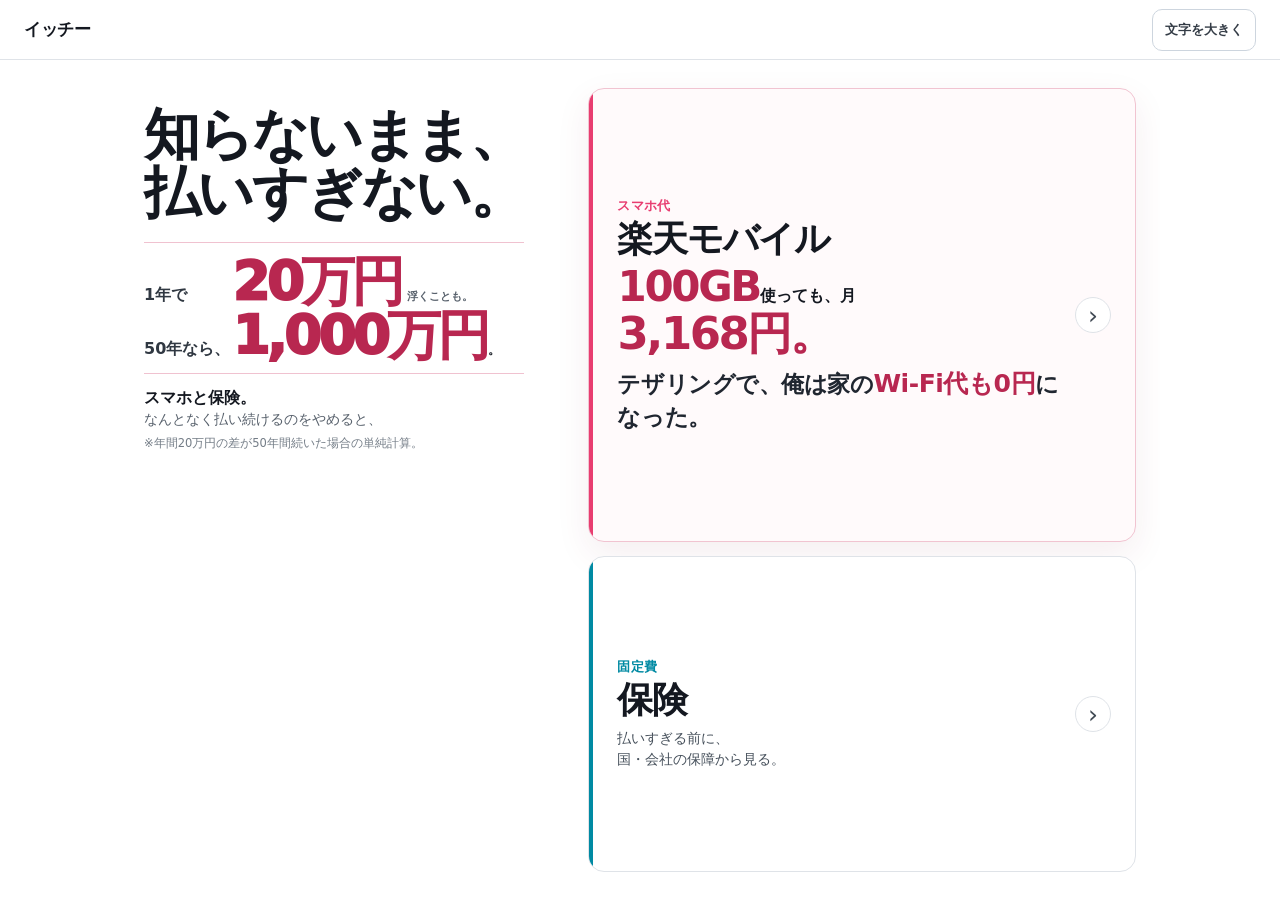
==== commit 224a51fe: "トップの節約額を主役にする" ====
--- a/index.html
+++ b/index.html
@@ -94,9 +94,49 @@
   word-break:auto-phrase;
   text-wrap:balance;
 }
-.intro-promise{margin:11px 0 0;color:#343c45;font-size:15px;line-height:1.55}
-.intro-promise strong{font-size:16px;color:var(--ink)}
-.intro-promise b{font-weight:850;font-variant-numeric:tabular-nums}
+.intro-promise{
+  margin:12px 0 0;
+  display:flex;
+  flex-direction:column;
+  color:#343c45;
+  line-height:1.45;
+}
+.intro-context{
+  order:2;
+  display:block;
+  margin-top:9px;
+  color:#59626d;
+  font-size:13px;
+}
+.intro-context strong{color:var(--ink);font-size:14px;font-weight:820}
+.intro-metrics{
+  order:1;
+  display:grid;
+  gap:2px;
+  padding:10px 0 9px;
+  border-top:1px solid #f0c2d0;
+  border-bottom:1px solid #f0c2d0;
+}
+.savings-line{
+  display:grid;
+  grid-template-columns:68px minmax(0,1fr);
+  align-items:baseline;
+  gap:8px;
+  min-width:0;
+  font-weight:850;
+  font-variant-numeric:tabular-nums;
+}
+.savings-period{color:#303842;font-size:14px;line-height:1;white-space:nowrap}
+.savings-value{display:flex;align-items:baseline;min-width:0;color:var(--ink);font-size:12px;line-height:1}
+.savings-amount{
+  color:var(--mobile-deep);
+  font-size:46px;
+  font-weight:920;
+  line-height:.95;
+  letter-spacing:-.06em;
+  white-space:nowrap;
+}
+.savings-suffix{margin-left:5px;color:#59626d;font-size:10px;font-weight:760;white-space:nowrap}
 .intro-note{margin:5px 0 0;color:#747d87;font-size:11px;line-height:1.45}
 
 .choices{
@@ -165,7 +205,11 @@
 
 html.large .home{overflow-y:auto}
 html.large .intro h1{font-size:clamp(42px,11.5vw,54px)}
-html.large .intro-promise{font-size:17px}
+html.large .intro-context{font-size:16px}
+html.large .intro-context strong{font-size:17px}
+html.large .savings-period{font-size:17px}
+html.large .savings-amount{font-size:52px}
+html.large .savings-suffix{font-size:12px}
 html.large .choice strong{font-size:clamp(31px,8.7vw,40px)}
 html.large .choice small{font-size:16px}
 html.large .mobile-outcome{font-size:clamp(20px,5.6vw,25px)}
@@ -178,8 +222,14 @@
 @media(max-height:700px){
   .home{padding-top:9px;padding-bottom:8px}
   .intro h1{font-size:clamp(32px,9.3vw,40px)}
-  .intro-promise{margin-top:6px;font-size:12.5px;line-height:1.4}
-  .intro-promise strong{font-size:13.5px}
+  .intro-promise{margin-top:6px}
+  .intro-metrics{gap:1px;padding:5px 0 4px}
+  .savings-line{grid-template-columns:53px minmax(0,1fr);gap:6px}
+  .savings-period{font-size:11px}
+  .savings-amount{font-size:34px}
+  .savings-suffix{margin-left:3px;font-size:8px}
+  .intro-context{margin-top:4px;font-size:10.5px;line-height:1.3}
+  .intro-context strong{font-size:11.5px}
   .intro-note{margin-top:2px;font-size:9.5px}
   .choices{margin-top:8px;gap:7px}
   .choice{padding:11px 13px 11px 16px}
@@ -196,7 +246,8 @@
   :root{--side:14px}
   .font-toggle{padding:0 9px;font-size:12px}
   .choice{padding-left:16px;padding-right:12px}
-  .intro-promise{font-size:13.5px}
+  .savings-line{grid-template-columns:60px minmax(0,1fr);gap:6px}
+  .savings-amount{font-size:42px}
   .choice.mobile .mobile-promise{font-size:14px}
 }
 @media(min-width:720px){
@@ -215,8 +266,14 @@
   }
   .intro{align-self:start;padding-top:18px}
   .intro h1{font-size:56px}
-  .intro-promise{margin-top:18px;font-size:16px}
-  .intro-promise strong{font-size:17px}
+  .intro-promise{margin-top:20px}
+  .intro-metrics{padding:13px 0 12px}
+  .savings-line{grid-template-columns:78px minmax(0,1fr);gap:10px}
+  .savings-period{font-size:16px}
+  .savings-amount{font-size:54px}
+  .savings-suffix{font-size:11px}
+  .intro-context{margin-top:12px;font-size:14px}
+  .intro-context strong{font-size:16px}
   .intro-note{font-size:11.5px}
   .choices{margin-top:0;gap:14px}
   .choice{padding:24px 24px 24px 28px}
@@ -242,7 +299,7 @@
 <main class="home" id="homeView">
   <section class="intro">
     <h1>知らないまま、<br>払いすぎない。</h1>
-    <p class="intro-promise"><strong>スマホと保険。</strong><br>なんとなく払い続けるのをやめると、<br><b>1年で20万円浮くことも。</b> <b>50年なら、1,000万円。</b></p>
+    <p class="intro-promise"><span class="intro-context"><strong>スマホと保険。</strong><br>なんとなく払い続けるのをやめると、<br></span><span class="intro-metrics"><b class="savings-line"><span class="savings-period">1年で</span><span class="savings-value"><span class="savings-amount">20万円</span><span class="savings-suffix">浮くことも。</span></span></b> <b class="savings-line"><span class="savings-period">50年なら、</span><span class="savings-value"><span class="savings-amount">1,000万円</span>。</span></b></span></p>
     <p class="intro-note">※年間20万円の差が50年間続いた場合の単純計算。</p>
   </section>
   <nav class="choices" aria-label="見る内容を選ぶ">
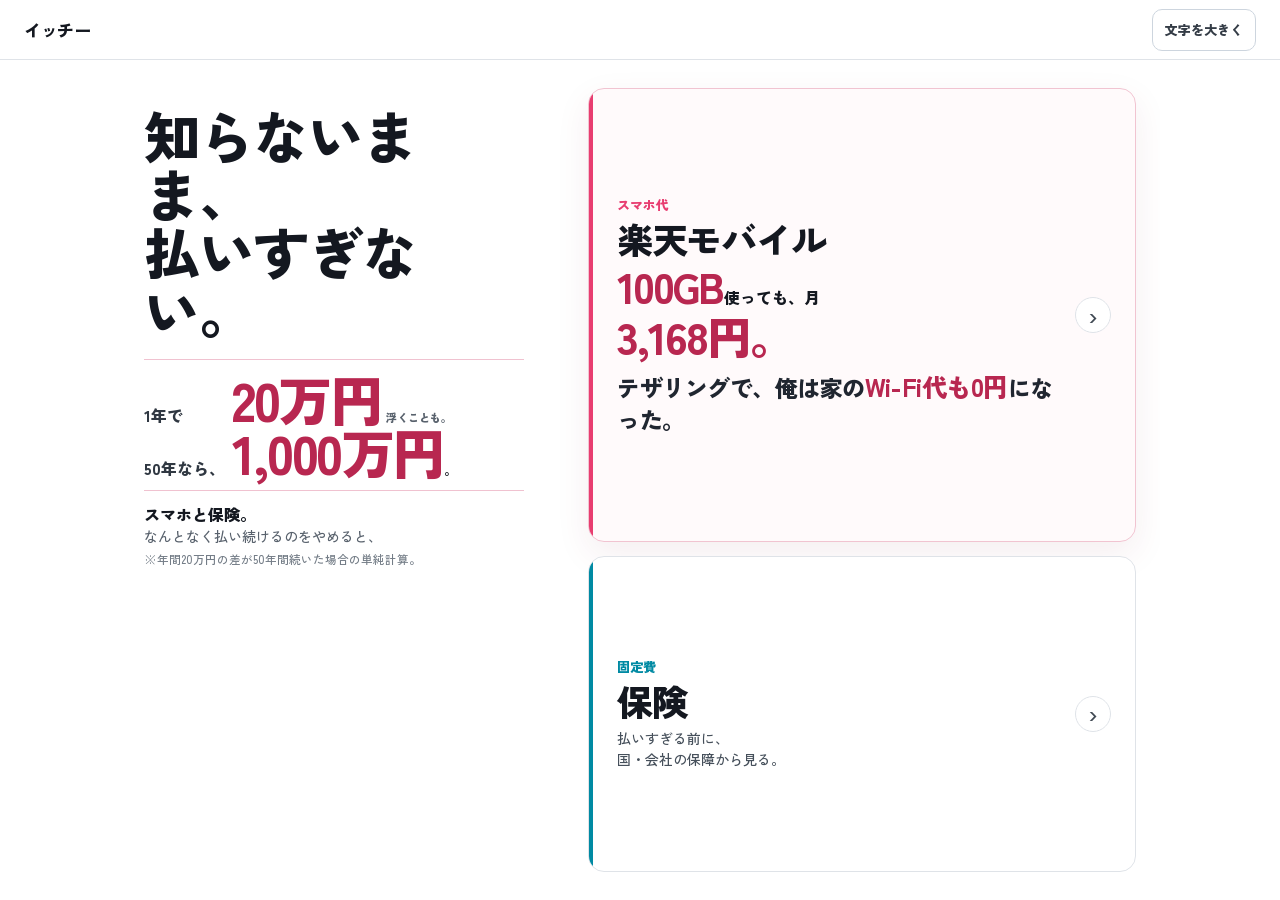
==== commit 86b22c4e: "トップと楽天詳細に軽量フォント・マイクロアニメーションを適用" ====
--- a/index.html
+++ b/index.html
@@ -13,6 +13,7 @@
 <meta property="og:description" content="スマホと保険。なんとなく払い続けるのをやめると、1年で20万円浮くことも。">
 <meta name="twitter:card" content="summary">
 <title>イッチー｜知らないまま、払いすぎない</title>
+<link rel="stylesheet" href="polish.css?v=20260812-1">
 <style>
 :root{
   --ink:#141820;
@@ -314,6 +315,7 @@
   </nav>
 </main>
 <section class="detail" id="detailView" hidden aria-label="詳細"><iframe id="detailFrame" title="イッチー 詳細ページ"></iframe></section>
+<script src="polish.js?v=20260812-1" defer></script>
 <script>
 const KNOWN_ROUTES=new Set(['mobile','mobile-100gb','yutai','insurance','insurance-compare','deals']);
 const homeView=document.getElementById('homeView'),detailView=document.getElementById('detailView'),detailFrame=document.getElementById('detailFrame'),brandHome=document.getElementById('brandHome'),homeBack=document.getElementById('homeBack'),fontToggle=document.getElementById('fontToggle');
@@ -321,7 +323,10 @@
 function goHome(){if(location.hash==='#home'||!location.hash){history.replaceState(null,'',location.pathname+location.search+'#home');renderRoute()}else location.hash='home'}
 function applyFontSize(){let large=false;try{large=localStorage.getItem('icchy-font-size')==='large'}catch(e){}document.documentElement.classList.toggle('large',large);fontToggle.setAttribute('aria-pressed',String(large));fontToggle.textContent=large?'元に戻す':'文字を大きく';try{detailFrame.contentDocument?.documentElement.classList.toggle('font-step-up',large)}catch(e){}}
 function renderRoute(){const route=currentRoute(),isHome=route==='home';homeView.hidden=!isHome;detailView.hidden=isHome;homeBack.hidden=isHome;document.body.style.overflow='hidden';if(isHome){document.title='イッチー｜知らないまま、払いすぎない';return}const target=route==='mobile'?'mobile.html':`app.html#${route}`;if(detailFrame.dataset.target!==target){detailFrame.dataset.target=target;detailFrame.dataset.route=route;detailFrame.src=target}document.title=route.startsWith('insurance')?'保険｜イッチー':'楽天モバイル｜イッチー'}
-function enhanceFrame(){try{const win=detailFrame.contentWindow,doc=detailFrame.contentDocument;if(!win||!doc)return;const innerHeader=doc.querySelector('.header');if(innerHeader)innerHeader.style.display='none';const innerSite=doc.querySelector('.site');if(innerSite){innerSite.style.boxShadow='none';innerSite.style.margin='0 auto'}const large=document.documentElement.classList.contains('large');doc.documentElement.classList.toggle('font-step-up',large);if(!doc.documentElement.dataset.launcherBound){doc.documentElement.dataset.launcherBound='1';doc.addEventListener('click',e=>{const a=e.target.closest('a');if(!a)return;const href=a.getAttribute('href')||'';if(href==='#home'){e.preventDefault();goHome();return}if(href.startsWith('./insurance-consultation')){e.preventDefault();window.location.href='insurance-consultation/'}},true);win.addEventListener('hashchange',()=>{if(!win.location.pathname.endsWith('/app.html'))return;const route=win.location.hash.slice(1);if(KNOWN_ROUTES.has(route)){detailFrame.dataset.route=route;history.replaceState(null,'',location.pathname+location.search+`#${route}`)}})}}catch(e){}}
+function enhanceFrame(){try{const win=detailFrame.contentWindow,doc=detailFrame.contentDocument;if(!win||!doc)return;
+const loadPolishScript=()=>{if(doc.getElementById('icchyPolishScript'))return;const script=doc.createElement('script');script.id='icchyPolishScript';script.src='polish.js?v=20260812-1';script.async=false;doc.body.appendChild(script)};
+if(!doc.getElementById('icchyPolishStyle')){const link=doc.createElement('link');link.id='icchyPolishStyle';link.rel='stylesheet';link.href='polish.css?v=20260812-1';link.addEventListener('load',loadPolishScript,{once:true});doc.head.appendChild(link);win.setTimeout(loadPolishScript,1000)}else{loadPolishScript()}
+const innerHeader=doc.querySelector('.header');if(innerHeader)innerHeader.style.display='none';const innerSite=doc.querySelector('.site');if(innerSite){innerSite.style.boxShadow='none';innerSite.style.margin='0 auto'}const large=document.documentElement.classList.contains('large');doc.documentElement.classList.toggle('font-step-up',large);if(!doc.documentElement.dataset.launcherBound){doc.documentElement.dataset.launcherBound='1';doc.addEventListener('click',e=>{const a=e.target.closest('a');if(!a)return;const href=a.getAttribute('href')||'';if(href==='#home'){e.preventDefault();goHome();return}if(href.startsWith('./insurance-consultation')){e.preventDefault();window.location.href='insurance-consultation/'}},true);win.addEventListener('hashchange',()=>{if(!win.location.pathname.endsWith('/app.html'))return;const route=win.location.hash.slice(1);if(KNOWN_ROUTES.has(route)){detailFrame.dataset.route=route;history.replaceState(null,'',location.pathname+location.search+`#${route}`)}})}}catch(e){}}
 brandHome.addEventListener('click',goHome);homeBack.addEventListener('click',goHome);fontToggle.addEventListener('click',()=>{const next=!document.documentElement.classList.contains('large');try{localStorage.setItem('icchy-font-size',next?'large':'normal')}catch(e){}applyFontSize()});detailFrame.addEventListener('load',enhanceFrame);window.addEventListener('hashchange',renderRoute);applyFontSize();renderRoute();
 </script>
 </body>
--- a/polish.css
+++ b/polish.css
@@ -0,0 +1,77 @@
+@import url('https://fonts.googleapis.com/css2?family=Zen+Kaku+Gothic+New:wght@500;700;900&display=swap');
+
+:root{
+  --icchy-ease:cubic-bezier(.16,1,.3,1);
+}
+
+html,body,button,input,select,textarea{
+  font-family:"Zen Kaku Gothic New","Noto Sans JP","Hiragino Sans","Yu Gothic UI","Yu Gothic",Meiryo,system-ui,sans-serif!important;
+  font-feature-settings:"palt" 1;
+  font-kerning:normal;
+}
+body{font-weight:500}
+h1,h2,h3,strong,b,.brand,.price,.savings-amount,.hero-number,.section-index{font-weight:900}
+
+/* Home: only subtle motion. Content remains visible if JS is unavailable. */
+html.motion-ready .reveal-item{
+  opacity:0;
+  transform:translate3d(0,10px,0);
+  transition:
+    opacity .38s var(--icchy-ease) var(--reveal-delay,0ms),
+    transform .42s var(--icchy-ease) var(--reveal-delay,0ms);
+  will-change:opacity,transform;
+}
+html.motion-ready .reveal-item.is-visible{
+  opacity:1;
+  transform:translate3d(0,0,0);
+}
+
+/* Chapter numbers get their own restrained movement. */
+html.motion-ready .section-index.reveal-item{
+  transform:translate3d(0,12px,0) scale(.97);
+  transition-duration:.46s,.5s;
+}
+html.motion-ready .section-index.reveal-item.is-visible{
+  transform:translate3d(0,0,0) scale(1);
+}
+
+/* Keep the page feeling crisp rather than floaty. */
+.choice,.judge-card,.decision-card,.compare-builder,.stat-pair,.cta-box{
+  backface-visibility:hidden;
+}
+.choice .arrow{
+  transition:transform .22s var(--icchy-ease),border-color .18s ease,background-color .18s ease;
+}
+.choice:hover .arrow,.choice:focus-visible .arrow{transform:translateX(3px)}
+.primary{transition:transform .18s var(--icchy-ease),box-shadow .2s ease,background-color .18s ease!important}
+.primary:hover{transform:translateY(-1px)}
+
+/* Comparison switching: 180ms, no layout shift. */
+@keyframes icchyCompareFlash{
+  0%{opacity:.58;transform:translate3d(0,3px,0)}
+  100%{opacity:1;transform:translate3d(0,0,0)}
+}
+.compare-flash{animation:icchyCompareFlash .18s var(--icchy-ease) both}
+
+/* Zen Kaku needs slightly less aggressive tracking than the previous system stack. */
+.intro h1,.hero h1,.section h2,.judge-card h3,.decision-card h3,.cta-box h2{
+  letter-spacing:-.025em!important;
+}
+.savings-amount,.metric-gb,.metric-price,.hero-number,.price{
+  letter-spacing:-.045em!important;
+}
+
+@media(max-width:390px){
+  .intro h1,.hero h1,.section h2{letter-spacing:-.02em!important}
+}
+
+@media(prefers-reduced-motion:reduce){
+  html.motion-ready .reveal-item,
+  html.motion-ready .section-index.reveal-item{
+    opacity:1!important;
+    transform:none!important;
+    transition:none!important;
+  }
+  .compare-flash{animation:none!important}
+  .choice .arrow,.primary{transition:none!important}
+}
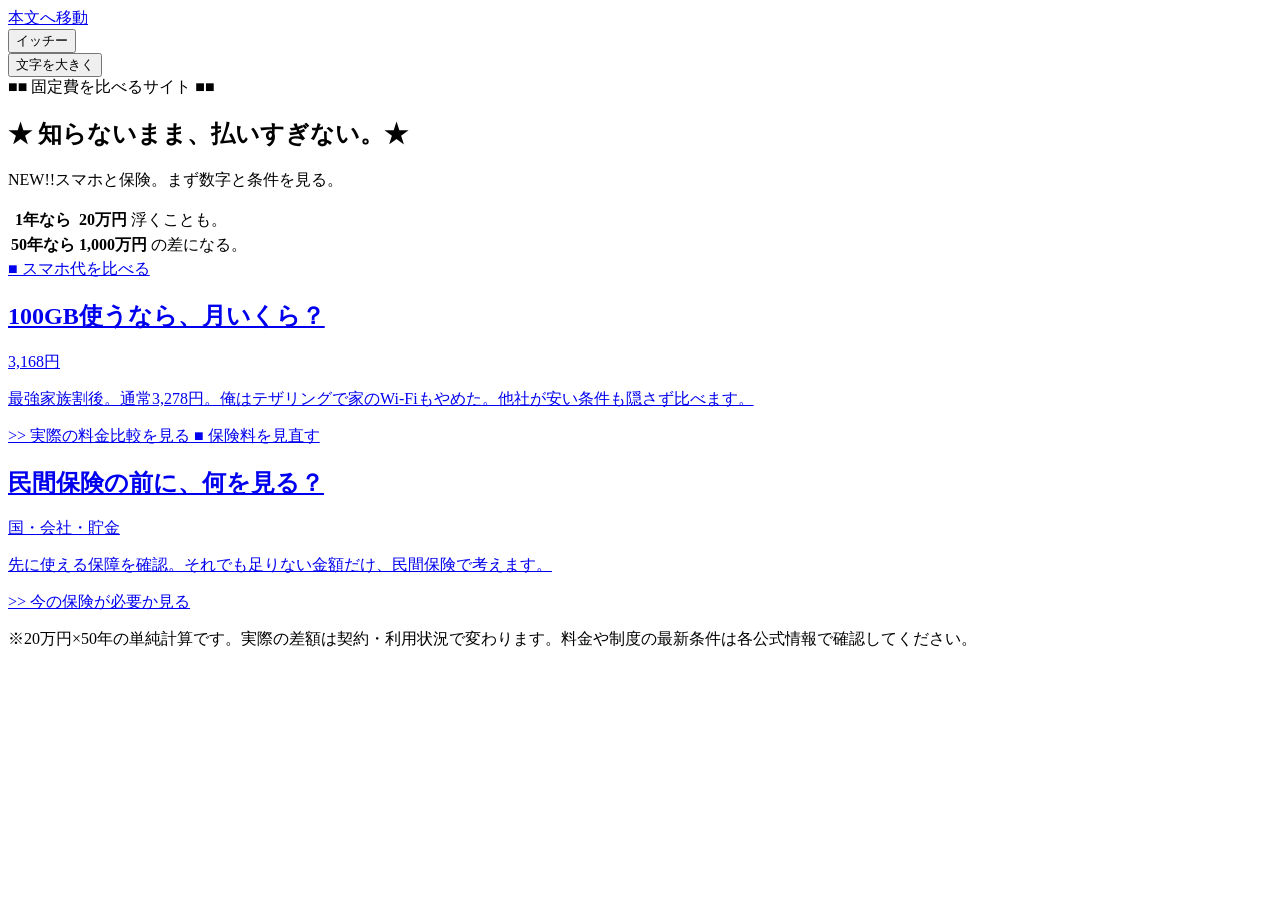
==== commit 140fa7e2: "Redesign launcher as a retro fixed-cost comparison site" ====
--- a/index.html
+++ b/index.html
@@ -3,331 +3,212 @@
 <head>
 <meta charset="utf-8">
 <meta name="viewport" content="width=device-width,initial-scale=1,viewport-fit=cover">
-<meta name="description" content="知らないまま、払いすぎない。スマホと保険。なんとなく払い続けるのをやめると、1年で20万円浮くことも。">
-<meta name="theme-color" content="#ffffff">
+<meta name="description" content="知らないまま、払いすぎない。スマホ代と保険を、金額・条件・公的保障から比べて判断する固定費サイトです。">
+<meta name="theme-color" content="#003399">
 <meta name="color-scheme" content="light">
 <meta property="og:locale" content="ja_JP">
 <meta property="og:type" content="website">
 <meta property="og:site_name" content="イッチー">
 <meta property="og:title" content="イッチー｜知らないまま、払いすぎない">
-<meta property="og:description" content="スマホと保険。なんとなく払い続けるのをやめると、1年で20万円浮くことも。">
+<meta property="og:description" content="スマホと保険。数字と条件を先に見て、固定費を払いすぎないための2択サイト。">
 <meta name="twitter:card" content="summary">
 <title>イッチー｜知らないまま、払いすぎない</title>
-<link rel="stylesheet" href="polish.css?v=20260812-1">
-<style>
-:root{
-  --ink:#141820;
-  --muted:#5d6570;
-  --line:#dfe3e8;
-  --line-strong:#cdd5de;
-  --paper:#f7f8fa;
-  --mobile:#e83d70;
-  --mobile-deep:#b82750;
-  --mobile-soft:#fff4f7;
-  --insurance:#008aa3;
-  --insurance-soft:#effbfd;
-  --side:clamp(16px,4.6vw,22px);
-  --radius:16px;
-  font-family:"Hiragino Sans","Hiragino Kaku Gothic ProN","Yu Gothic UI","Yu Gothic",Meiryo,system-ui,sans-serif;
-  color-scheme:light;
-}
-*{box-sizing:border-box}
-html,body{margin:0;min-height:100%;background:#fff;color:var(--ink)}
-body{overflow-x:hidden;-webkit-font-smoothing:antialiased}
-a{color:inherit;text-decoration:none}
-button{font:inherit;color:inherit;cursor:pointer}
-[hidden]{display:none!important}
-
-.header{
-  height:60px;
-  position:sticky;
-  top:0;
-  z-index:20;
-  display:flex;
-  align-items:center;
-  justify-content:space-between;
-  gap:12px;
-  padding:0 max(var(--side),env(safe-area-inset-left));
-  border-bottom:1px solid var(--line);
-  background:rgba(255,255,255,.96);
-  -webkit-backdrop-filter:blur(12px);
-  backdrop-filter:blur(12px);
-}
-.brand{border:0;padding:0;background:transparent;font-size:17px;font-weight:850;letter-spacing:-.02em}
-.header-actions{display:flex;align-items:center;gap:6px}
-.font-toggle{
-  min-height:42px;
-  padding:0 12px;
-  border:1px solid var(--line-strong);
-  border-radius:10px;
-  background:#fff;
-  color:#343c46;
-  font-size:13px;
-  font-weight:750;
-  transition:background-color .16s ease,border-color .16s ease,transform .12s ease;
-}
-.home-back{
-  min-width:42px;
-  min-height:42px;
-  display:grid;
-  place-items:center;
-  border:1px solid transparent;
-  border-radius:10px;
-  background:transparent;
-  font-size:20px;
-}
-
-.home{
-  height:calc(100dvh - 60px);
-  min-height:0;
-  padding:16px var(--side) 12px;
-  display:grid;
-  grid-template-rows:auto minmax(0,1fr);
-  overflow:hidden;
-}
-.intro h1{
-  margin:0;
-  max-width:11ch;
-  font-size:clamp(38px,10.4vw,48px);
-  line-height:1.04;
-  letter-spacing:-.045em;
-  font-weight:880;
-  word-break:auto-phrase;
-  text-wrap:balance;
-}
-.intro-promise{
-  margin:12px 0 0;
-  display:flex;
-  flex-direction:column;
-  color:#343c45;
-  line-height:1.45;
-}
-.intro-context{
-  order:2;
-  display:block;
-  margin-top:9px;
-  color:#59626d;
-  font-size:13px;
-}
-.intro-context strong{color:var(--ink);font-size:14px;font-weight:820}
-.intro-metrics{
-  order:1;
-  display:grid;
-  gap:2px;
-  padding:10px 0 9px;
-  border-top:1px solid #f0c2d0;
-  border-bottom:1px solid #f0c2d0;
-}
-.savings-line{
-  display:grid;
-  grid-template-columns:68px minmax(0,1fr);
-  align-items:baseline;
-  gap:8px;
-  min-width:0;
-  font-weight:850;
-  font-variant-numeric:tabular-nums;
-}
-.savings-period{color:#303842;font-size:14px;line-height:1;white-space:nowrap}
-.savings-value{display:flex;align-items:baseline;min-width:0;color:var(--ink);font-size:12px;line-height:1}
-.savings-amount{
-  color:var(--mobile-deep);
-  font-size:46px;
-  font-weight:920;
-  line-height:.95;
-  letter-spacing:-.06em;
-  white-space:nowrap;
-}
-.savings-suffix{margin-left:5px;color:#59626d;font-size:10px;font-weight:760;white-space:nowrap}
-.intro-note{margin:5px 0 0;color:#747d87;font-size:11px;line-height:1.45}
-
-.choices{
-  min-height:0;
-  display:grid;
-  grid-template-rows:minmax(0,1.18fr) minmax(0,.82fr);
-  gap:11px;
-  margin-top:13px;
-}
-.choice{
-  min-height:0;
-  position:relative;
-  isolation:isolate;
-  display:grid;
-  grid-template-columns:minmax(0,1fr) 38px;
-  align-items:center;
-  gap:12px;
-  padding:18px 16px 18px 19px;
-  border:1px solid var(--line);
-  border-radius:var(--radius);
-  background:#fff;
-  overflow:hidden;
-  transition:transform .16s cubic-bezier(.16,1,.3,1),box-shadow .18s ease,border-color .18s ease,background-color .18s ease;
-}
-.choice::before{content:"";position:absolute;z-index:-1;left:0;top:0;bottom:0;width:4px;background:var(--accent)}
-.choice.mobile{--accent:var(--mobile);--soft:var(--mobile-soft);border-color:#f1c4d1;background:#fffafb;box-shadow:0 12px 34px rgba(131,33,65,.08)}
-.choice.insurance{--accent:var(--insurance);--soft:var(--insurance-soft)}
-.choice-label{display:block;color:var(--accent);font-size:13px;font-weight:820;letter-spacing:.01em}
-.choice strong{
-  display:block;
-  margin-top:5px;
-  font-size:clamp(27px,7.6vw,34px);
-  line-height:1.08;
-  letter-spacing:-.035em;
-  font-weight:880;
-  word-break:auto-phrase;
-  text-wrap:balance;
-}
-.choice small{display:block;margin-top:8px;color:#46505b;font-size:14px;line-height:1.52}
-.choice small b{color:var(--ink);font-weight:850}
-.choice.mobile .mobile-promise{margin-top:12px;font-size:15px;line-height:1.18}
-.metric-gb{display:inline-block;color:var(--mobile-deep);font-size:clamp(28px,8.5vw,38px);line-height:.95;letter-spacing:-.055em;font-variant-numeric:tabular-nums}
-.metric-price{display:block;margin-top:4px;color:var(--mobile-deep);font-size:clamp(31px,9.1vw,41px);line-height:1;letter-spacing:-.055em;font-variant-numeric:tabular-nums}
-.mobile-outcome{display:block;margin-top:11px;color:#202630;font-size:clamp(18px,5vw,22px);font-weight:820;line-height:1.38;letter-spacing:-.02em}
-.metric-wifi{color:var(--mobile-deep);font-size:1.09em;white-space:nowrap}
-.arrow{
-  width:36px;
-  height:36px;
-  display:grid;
-  place-items:center;
-  justify-self:end;
-  border:1px solid var(--line);
-  border-radius:50%;
-  background:#fff;
-  color:#414a54;
-  font-size:25px;
-  line-height:1;
-  transition:transform .16s cubic-bezier(.16,1,.3,1),border-color .16s ease;
-}
-.choice:active{transform:translateY(1px) scale(.992);background:var(--soft)}
-.choice:active .arrow{transform:translateX(2px)}
-
-.detail{height:calc(100dvh - 60px);min-height:0;background:#fff;overflow:hidden}
-.detail iframe{width:100%;height:100%;display:block;border:0;background:#fff}
-a:focus-visible,button:focus-visible{outline:3px solid rgba(35,95,126,.38);outline-offset:3px}
-
-html.large .home{overflow-y:auto}
-html.large .intro h1{font-size:clamp(42px,11.5vw,54px)}
-html.large .intro-context{font-size:16px}
-html.large .intro-context strong{font-size:17px}
-html.large .savings-period{font-size:17px}
-html.large .savings-amount{font-size:52px}
-html.large .savings-suffix{font-size:12px}
-html.large .choice strong{font-size:clamp(31px,8.7vw,40px)}
-html.large .choice small{font-size:16px}
-html.large .mobile-outcome{font-size:clamp(20px,5.6vw,25px)}
-
-@media(hover:hover) and (pointer:fine){
-  .choice:hover{transform:translateY(-2px);box-shadow:0 14px 38px rgba(35,52,68,.11);border-color:color-mix(in srgb,var(--accent) 38%,var(--line))}
-  .choice:hover .arrow{transform:translateX(2px);border-color:var(--accent)}
-  .font-toggle:hover,.home-back:hover{background:var(--paper);border-color:var(--line)}
-}
-@media(max-height:700px){
-  .home{padding-top:9px;padding-bottom:8px}
-  .intro h1{font-size:clamp(32px,9.3vw,40px)}
-  .intro-promise{margin-top:6px}
-  .intro-metrics{gap:1px;padding:5px 0 4px}
-  .savings-line{grid-template-columns:53px minmax(0,1fr);gap:6px}
-  .savings-period{font-size:11px}
-  .savings-amount{font-size:34px}
-  .savings-suffix{margin-left:3px;font-size:8px}
-  .intro-context{margin-top:4px;font-size:10.5px;line-height:1.3}
-  .intro-context strong{font-size:11.5px}
-  .intro-note{margin-top:2px;font-size:9.5px}
-  .choices{margin-top:8px;gap:7px}
-  .choice{padding:11px 13px 11px 16px}
-  .choice-label{font-size:11px}
-  .choice strong{margin-top:2px;font-size:clamp(23px,6.8vw,29px)}
-  .choice small{margin-top:4px;font-size:12px;line-height:1.32}
-  .choice.mobile .mobile-promise{margin-top:5px;font-size:12px}
-  .metric-gb{font-size:clamp(23px,7.4vw,29px)}
-  .metric-price{display:inline-block;margin:0 0 0 4px;font-size:clamp(24px,7.6vw,31px)}
-  .mobile-outcome{margin-top:5px;font-size:clamp(15px,4.4vw,18px);line-height:1.28}
-  .arrow{width:32px;height:32px}
-}
-@media(max-width:340px){
-  :root{--side:14px}
-  .font-toggle{padding:0 9px;font-size:12px}
-  .choice{padding-left:16px;padding-right:12px}
-  .savings-line{grid-template-columns:60px minmax(0,1fr);gap:6px}
-  .savings-amount{font-size:42px}
-  .choice.mobile .mobile-promise{font-size:14px}
-}
-@media(min-width:720px){
-  :root{--side:24px}
-  .home{width:min(720px,100%);margin:0 auto}
-}
-@media(min-width:900px){
-  .home{
-    width:min(1040px,100%);
-    padding-top:28px;
-    padding-bottom:28px;
-    grid-template-columns:minmax(300px,.82fr) minmax(480px,1.18fr);
-    grid-template-rows:minmax(0,1fr);
-    gap:64px;
-    align-items:stretch;
-  }
-  .intro{align-self:start;padding-top:18px}
-  .intro h1{font-size:56px}
-  .intro-promise{margin-top:20px}
-  .intro-metrics{padding:13px 0 12px}
-  .savings-line{grid-template-columns:78px minmax(0,1fr);gap:10px}
-  .savings-period{font-size:16px}
-  .savings-amount{font-size:54px}
-  .savings-suffix{font-size:11px}
-  .intro-context{margin-top:12px;font-size:14px}
-  .intro-context strong{font-size:16px}
-  .intro-note{font-size:11.5px}
-  .choices{margin-top:0;gap:14px}
-  .choice{padding:24px 24px 24px 28px}
-  .choice strong{font-size:36px}
-  .choice.mobile .mobile-promise{font-size:16px}
-  .metric-gb{font-size:42px}
-  .metric-price{font-size:45px}
-  .mobile-outcome{font-size:23px}
-}
-@media(prefers-reduced-motion:reduce){
-  *,*::before,*::after{transition:none!important;scroll-behavior:auto!important}
-}
-</style>
+<link rel="stylesheet" href="retro-icchy.css?v=20260827-1">
 </head>
-<body>
-<header class="header">
-  <button class="brand" id="brandHome" type="button">イッチー</button>
-  <div class="header-actions">
-    <button class="font-toggle" id="fontToggle" type="button" aria-pressed="false">文字を大きく</button>
-    <button class="home-back" id="homeBack" type="button" aria-label="最初に戻る" hidden>⌂</button>
+<body class="retro-launcher">
+<a class="skip-link" href="#homeView">本文へ移動</a>
+<header class="retro-launcher-header">
+  <button class="retro-brand" id="brandHome" type="button">イッチー</button>
+  <div class="retro-header-actions">
+    <button class="retro-font-toggle retro-window-button" id="fontToggle" type="button" aria-pressed="false">文字を大きく</button>
+    <button class="retro-home-back retro-window-button" id="homeBack" type="button" aria-label="最初に戻る" hidden>⌂</button>
   </div>
 </header>
-<main class="home" id="homeView">
-  <section class="intro">
-    <h1>知らないまま、<br>払いすぎない。</h1>
-    <p class="intro-promise"><span class="intro-context"><strong>スマホと保険。</strong><br>なんとなく払い続けるのをやめると、<br></span><span class="intro-metrics"><b class="savings-line"><span class="savings-period">1年で</span><span class="savings-value"><span class="savings-amount">20万円</span><span class="savings-suffix">浮くことも。</span></span></b> <b class="savings-line"><span class="savings-period">50年なら、</span><span class="savings-value"><span class="savings-amount">1,000万円</span>。</span></b></span></p>
-    <p class="intro-note">※年間20万円の差が50年間続いた場合の単純計算。</p>
+
+<main class="retro-home" id="homeView">
+  <section class="retro-title-panel" aria-labelledby="pageTitle">
+    <div class="retro-titlebar">■■ 固定費を比べるサイト ■■</div>
+    <div class="retro-title-body">
+      <h1 id="pageTitle">★ 知らないまま、払いすぎない。★</h1>
+      <p><span class="retro-new">NEW!!</span>スマホと保険。まず数字と条件を見る。</p>
+    </div>
   </section>
-  <nav class="choices" aria-label="見る内容を選ぶ">
-    <a class="choice mobile" href="#mobile">
-      <span><span class="choice-label">スマホ代</span><strong>楽天モバイル</strong><small><b class="mobile-promise"><span class="metric-gb">100GB</span>使っても、月<span class="metric-price">3,168円。</span></b><span class="mobile-outcome">テザリングで、俺は家の<span class="metric-wifi">Wi-Fi代も0円</span>になった。</span></small></span>
-      <span class="arrow" aria-hidden="true">›</span>
+
+  <table class="retro-savings" aria-label="固定費差額の単純計算">
+    <tbody>
+      <tr><th>1年なら</th><td><strong>20万円</strong> 浮くことも。</td></tr>
+      <tr><th>50年なら</th><td><strong>1,000万円</strong> の差になる。</td></tr>
+    </tbody>
+  </table>
+
+  <nav class="retro-choice-list" aria-label="見る内容を選ぶ">
+    <a class="retro-choice retro-choice--mobile" href="#mobile">
+      <span class="retro-choice__head">■ スマホ代を比べる</span>
+      <span class="retro-choice__body">
+        <h2>100GB使うなら、月いくら？</h2>
+        <span class="retro-choice__amount">3,168円</span>
+        <p>最強家族割後。通常3,278円。俺はテザリングで家のWi-Fiもやめた。他社が安い条件も隠さず比べます。</p>
+        <span class="retro-choice__go retro-window-button">&gt;&gt; 実際の料金比較を見る</span>
+      </span>
     </a>
-    <a class="choice insurance" href="#insurance">
-      <span><span class="choice-label">固定費</span><strong>保険</strong><small>払いすぎる前に、<br>国・会社の保障から見る。</small></span>
-      <span class="arrow" aria-hidden="true">›</span>
+
+    <a class="retro-choice" href="#insurance">
+      <span class="retro-choice__head">■ 保険料を見直す</span>
+      <span class="retro-choice__body">
+        <h2>民間保険の前に、何を見る？</h2>
+        <span class="retro-choice__amount">国・会社・貯金</span>
+        <p>先に使える保障を確認。それでも足りない金額だけ、民間保険で考えます。</p>
+        <span class="retro-choice__go retro-window-button">&gt;&gt; 今の保険が必要か見る</span>
+      </span>
     </a>
   </nav>
+
+  <p class="retro-home-note">※20万円×50年の単純計算です。実際の差額は契約・利用状況で変わります。料金や制度の最新条件は各公式情報で確認してください。</p>
 </main>
-<section class="detail" id="detailView" hidden aria-label="詳細"><iframe id="detailFrame" title="イッチー 詳細ページ"></iframe></section>
-<script src="polish.js?v=20260812-1" defer></script>
+
+<section class="retro-detail" id="detailView" hidden aria-label="詳細">
+  <iframe id="detailFrame" title="イッチー 詳細ページ"></iframe>
+</section>
+
 <script>
 const KNOWN_ROUTES=new Set(['mobile','mobile-100gb','yutai','insurance','insurance-compare','deals']);
-const homeView=document.getElementById('homeView'),detailView=document.getElementById('detailView'),detailFrame=document.getElementById('detailFrame'),brandHome=document.getElementById('brandHome'),homeBack=document.getElementById('homeBack'),fontToggle=document.getElementById('fontToggle');
-function currentRoute(){const route=location.hash.slice(1);return KNOWN_ROUTES.has(route)?route:'home'}
-function goHome(){if(location.hash==='#home'||!location.hash){history.replaceState(null,'',location.pathname+location.search+'#home');renderRoute()}else location.hash='home'}
-function applyFontSize(){let large=false;try{large=localStorage.getItem('icchy-font-size')==='large'}catch(e){}document.documentElement.classList.toggle('large',large);fontToggle.setAttribute('aria-pressed',String(large));fontToggle.textContent=large?'元に戻す':'文字を大きく';try{detailFrame.contentDocument?.documentElement.classList.toggle('font-step-up',large)}catch(e){}}
-function renderRoute(){const route=currentRoute(),isHome=route==='home';homeView.hidden=!isHome;detailView.hidden=isHome;homeBack.hidden=isHome;document.body.style.overflow='hidden';if(isHome){document.title='イッチー｜知らないまま、払いすぎない';return}const target=route==='mobile'?'mobile.html':`app.html#${route}`;if(detailFrame.dataset.target!==target){detailFrame.dataset.target=target;detailFrame.dataset.route=route;detailFrame.src=target}document.title=route.startsWith('insurance')?'保険｜イッチー':'楽天モバイル｜イッチー'}
-function enhanceFrame(){try{const win=detailFrame.contentWindow,doc=detailFrame.contentDocument;if(!win||!doc)return;
-const loadPolishScript=()=>{if(doc.getElementById('icchyPolishScript'))return;const script=doc.createElement('script');script.id='icchyPolishScript';script.src='polish.js?v=20260812-1';script.async=false;doc.body.appendChild(script)};
-if(!doc.getElementById('icchyPolishStyle')){const link=doc.createElement('link');link.id='icchyPolishStyle';link.rel='stylesheet';link.href='polish.css?v=20260812-1';link.addEventListener('load',loadPolishScript,{once:true});doc.head.appendChild(link);win.setTimeout(loadPolishScript,1000)}else{loadPolishScript()}
-const innerHeader=doc.querySelector('.header');if(innerHeader)innerHeader.style.display='none';const innerSite=doc.querySelector('.site');if(innerSite){innerSite.style.boxShadow='none';innerSite.style.margin='0 auto'}const large=document.documentElement.classList.contains('large');doc.documentElement.classList.toggle('font-step-up',large);if(!doc.documentElement.dataset.launcherBound){doc.documentElement.dataset.launcherBound='1';doc.addEventListener('click',e=>{const a=e.target.closest('a');if(!a)return;const href=a.getAttribute('href')||'';if(href==='#home'){e.preventDefault();goHome();return}if(href.startsWith('./insurance-consultation')){e.preventDefault();window.location.href='insurance-consultation/'}},true);win.addEventListener('hashchange',()=>{if(!win.location.pathname.endsWith('/app.html'))return;const route=win.location.hash.slice(1);if(KNOWN_ROUTES.has(route)){detailFrame.dataset.route=route;history.replaceState(null,'',location.pathname+location.search+`#${route}`)}})}}catch(e){}}
-brandHome.addEventListener('click',goHome);homeBack.addEventListener('click',goHome);fontToggle.addEventListener('click',()=>{const next=!document.documentElement.classList.contains('large');try{localStorage.setItem('icchy-font-size',next?'large':'normal')}catch(e){}applyFontSize()});detailFrame.addEventListener('load',enhanceFrame);window.addEventListener('hashchange',renderRoute);applyFontSize();renderRoute();
+const homeView=document.getElementById('homeView');
+const detailView=document.getElementById('detailView');
+const detailFrame=document.getElementById('detailFrame');
+const brandHome=document.getElementById('brandHome');
+const homeBack=document.getElementById('homeBack');
+const fontToggle=document.getElementById('fontToggle');
+
+function currentRoute(){
+  const route=location.hash.slice(1);
+  return KNOWN_ROUTES.has(route)?route:'home';
+}
+function goHome(){
+  if(location.hash==='#home'||!location.hash){
+    history.replaceState(null,'',location.pathname+location.search+'#home');
+    renderRoute();
+  }else{
+    location.hash='home';
+  }
+}
+function applyFontSize(){
+  let large=false;
+  try{large=localStorage.getItem('icchy-font-size')==='large'}catch(error){}
+  document.documentElement.classList.toggle('large',large);
+  fontToggle.setAttribute('aria-pressed',String(large));
+  fontToggle.textContent=large?'元に戻す':'文字を大きく';
+  try{detailFrame.contentDocument?.documentElement.classList.toggle('font-step-up',large)}catch(error){}
+}
+function renderRoute(){
+  const route=currentRoute();
+  const isHome=route==='home';
+  homeView.hidden=!isHome;
+  detailView.hidden=isHome;
+  homeBack.hidden=isHome;
+  document.body.style.overflow='hidden';
+  if(isHome){
+    document.title='イッチー｜知らないまま、払いすぎない';
+    return;
+  }
+  const target=route==='mobile'?'mobile.html':`app.html#${route}`;
+  if(detailFrame.dataset.target!==target){
+    detailFrame.dataset.target=target;
+    detailFrame.dataset.route=route;
+    detailFrame.src=target;
+  }
+  document.title=route.startsWith('insurance')?'保険｜イッチー':'楽天モバイル｜イッチー';
+}
+function enhanceFrame(){
+  try{
+    const win=detailFrame.contentWindow;
+    const doc=detailFrame.contentDocument;
+    if(!win||!doc)return;
+
+    const loadRetroScript=()=>{
+      if(doc.getElementById('retroIcchyScript'))return;
+      const script=doc.createElement('script');
+      script.id='retroIcchyScript';
+      script.src='retro-icchy.js?v=20260827-1';
+      doc.body.appendChild(script);
+    };
+    const loadPolishScript=()=>{
+      if(doc.getElementById('icchyPolishScript')){loadRetroScript();return}
+      const script=doc.createElement('script');
+      script.id='icchyPolishScript';
+      script.src='polish.js?v=20260812-1';
+      script.async=false;
+      script.addEventListener('load',loadRetroScript,{once:true});
+      doc.body.appendChild(script);
+      win.setTimeout(loadRetroScript,1200);
+    };
+
+    if(!doc.getElementById('icchyPolishStyle')){
+      const link=doc.createElement('link');
+      link.id='icchyPolishStyle';
+      link.rel='stylesheet';
+      link.href='polish.css?v=20260812-1';
+      link.addEventListener('load',loadPolishScript,{once:true});
+      doc.head.appendChild(link);
+      win.setTimeout(loadPolishScript,900);
+    }else{
+      loadPolishScript();
+    }
+
+    if(!doc.getElementById('retroIcchyStyle')){
+      const link=doc.createElement('link');
+      link.id='retroIcchyStyle';
+      link.rel='stylesheet';
+      link.href='retro-icchy.css?v=20260827-1';
+      doc.head.appendChild(link);
+    }
+
+    const innerHeader=doc.querySelector('.header');
+    if(innerHeader)innerHeader.style.display='none';
+    const innerSite=doc.querySelector('.site');
+    if(innerSite){innerSite.style.boxShadow='none';innerSite.style.margin='0 auto'}
+    doc.documentElement.classList.toggle('font-step-up',document.documentElement.classList.contains('large'));
+
+    if(!doc.documentElement.dataset.launcherBound){
+      doc.documentElement.dataset.launcherBound='1';
+      doc.addEventListener('click',event=>{
+        const anchor=event.target.closest('a');
+        if(!anchor)return;
+        const href=anchor.getAttribute('href')||'';
+        if(href==='#home'||href==='index.html#home'){
+          event.preventDefault();
+          goHome();
+          return;
+        }
+        if(href.startsWith('./insurance-consultation')){
+          event.preventDefault();
+          window.location.href='insurance-consultation/';
+        }
+      },true);
+      win.addEventListener('hashchange',()=>{
+        if(!win.location.pathname.endsWith('/app.html'))return;
+        const route=win.location.hash.slice(1);
+        if(KNOWN_ROUTES.has(route)){
+          detailFrame.dataset.route=route;
+          history.replaceState(null,'',location.pathname+location.search+`#${route}`);
+        }
+      });
+    }
+  }catch(error){
+    console.error('iframe enhancement failed',error);
+  }
+}
+
+brandHome.addEventListener('click',goHome);
+homeBack.addEventListener('click',goHome);
+fontToggle.addEventListener('click',()=>{
+  const next=!document.documentElement.classList.contains('large');
+  try{localStorage.setItem('icchy-font-size',next?'large':'normal')}catch(error){}
+  applyFontSize();
+});
+detailFrame.addEventListener('load',enhanceFrame);
+window.addEventListener('hashchange',renderRoute);
+applyFontSize();
+renderRoute();
 </script>
 </body>
 </html>
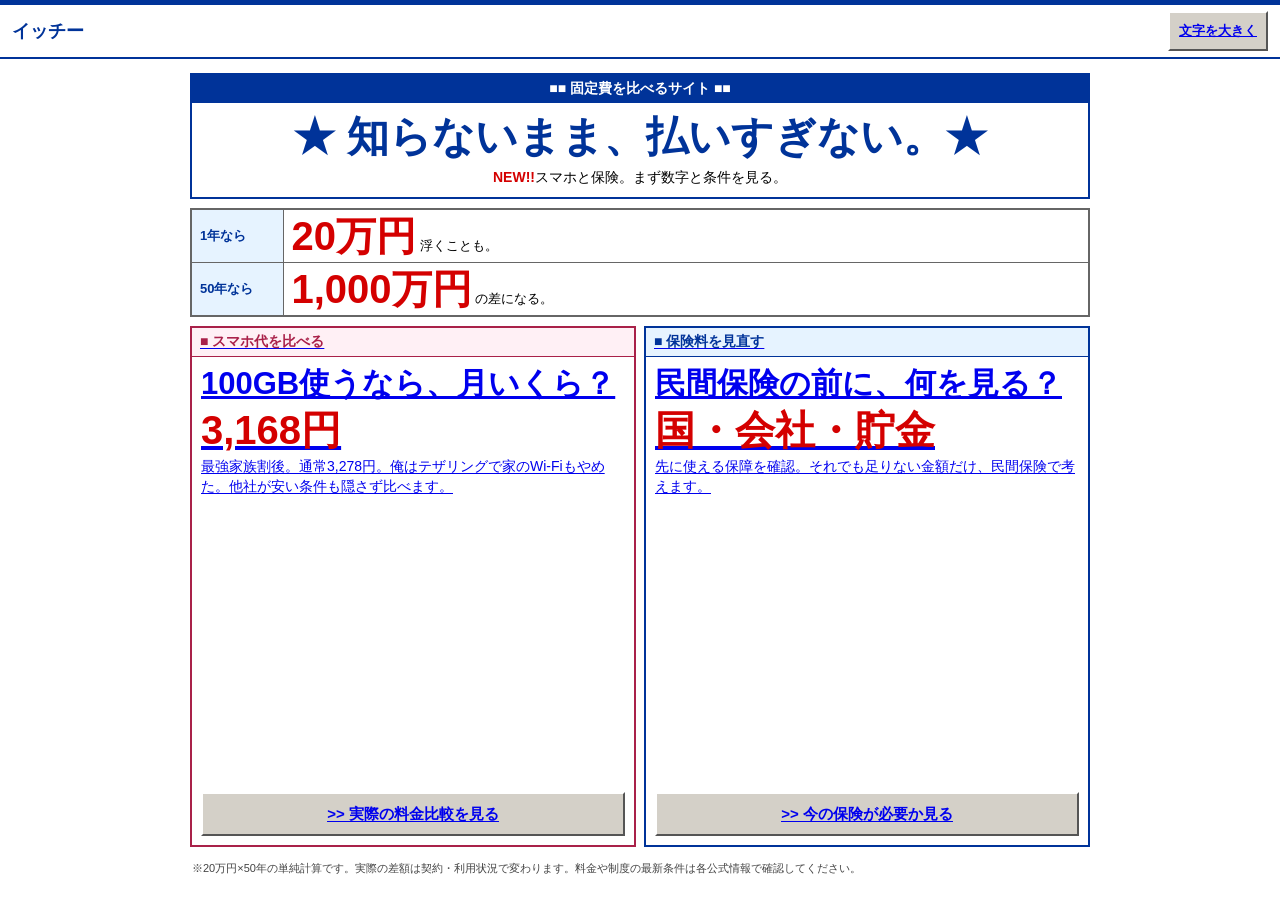
==== commit 3a5ac035: "Harden top navigation and bust cached retro assets" ====
--- a/index.html
+++ b/index.html
@@ -13,7 +13,8 @@
 <meta property="og:description" content="スマホと保険。数字と条件を先に見て、固定費を払いすぎないための2択サイト。">
 <meta name="twitter:card" content="summary">
 <title>イッチー｜知らないまま、払いすぎない</title>
-<link rel="stylesheet" href="retro-icchy.css?v=20260827-1">
+<link rel="stylesheet" href="retro-icchy.css?v=20260828-2">
+<style>[hidden]{display:none!important}</style>
 </head>
 <body class="retro-launcher">
 <a class="skip-link" href="#homeView">本文へ移動</a>
@@ -42,7 +43,7 @@
   </table>
 
   <nav class="retro-choice-list" aria-label="見る内容を選ぶ">
-    <a class="retro-choice retro-choice--mobile" href="#mobile">
+    <a class="retro-choice retro-choice--mobile" href="#mobile" data-route="mobile">
       <span class="retro-choice__head">■ スマホ代を比べる</span>
       <span class="retro-choice__body">
         <h2>100GB使うなら、月いくら？</h2>
@@ -52,7 +53,7 @@
       </span>
     </a>
 
-    <a class="retro-choice" href="#insurance">
+    <a class="retro-choice" href="#insurance" data-route="insurance">
       <span class="retro-choice__head">■ 保険料を見直す</span>
       <span class="retro-choice__body">
         <h2>民間保険の前に、何を見る？</h2>
@@ -89,7 +90,16 @@
     renderRoute();
   }else{
     location.hash='home';
-  }
+    renderRoute();
+  }
+}
+function goRoute(route){
+  if(!KNOWN_ROUTES.has(route))return;
+  const nextHash=`#${route}`;
+  if(location.hash!==nextHash){
+    history.pushState(null,'',location.pathname+location.search+nextHash);
+  }
+  renderRoute();
 }
 function applyFontSize(){
   let large=false;
@@ -128,7 +138,7 @@
       if(doc.getElementById('retroIcchyScript'))return;
       const script=doc.createElement('script');
       script.id='retroIcchyScript';
-      script.src='retro-icchy.js?v=20260827-1';
+      script.src='retro-icchy.js?v=20260828-2';
       doc.body.appendChild(script);
     };
     const loadPolishScript=()=>{
@@ -158,7 +168,7 @@
       const link=doc.createElement('link');
       link.id='retroIcchyStyle';
       link.rel='stylesheet';
-      link.href='retro-icchy.css?v=20260827-1';
+      link.href='retro-icchy.css?v=20260828-2';
       doc.head.appendChild(link);
     }
 
@@ -200,6 +210,12 @@
 
 brandHome.addEventListener('click',goHome);
 homeBack.addEventListener('click',goHome);
+document.querySelectorAll('.retro-choice[data-route]').forEach(link=>{
+  link.addEventListener('click',event=>{
+    event.preventDefault();
+    goRoute(link.dataset.route);
+  });
+});
 fontToggle.addEventListener('click',()=>{
   const next=!document.documentElement.classList.contains('large');
   try{localStorage.setItem('icchy-font-size',next?'large':'normal')}catch(error){}
@@ -207,6 +223,7 @@
 });
 detailFrame.addEventListener('load',enhanceFrame);
 window.addEventListener('hashchange',renderRoute);
+window.addEventListener('popstate',renderRoute);
 applyFontSize();
 renderRoute();
 </script>
--- a/retro-icchy.css
+++ b/retro-icchy.css
@@ -0,0 +1,6 @@
+@import url("retro-base.css?v=20260827-1");
+@import url("retro-mobile.css?v=20260827-1");
+@import url("retro-insurance.css?v=20260827-1");
+@import url("retro-consultation.css?v=20260827-1");
+
+[hidden]{display:none!important}
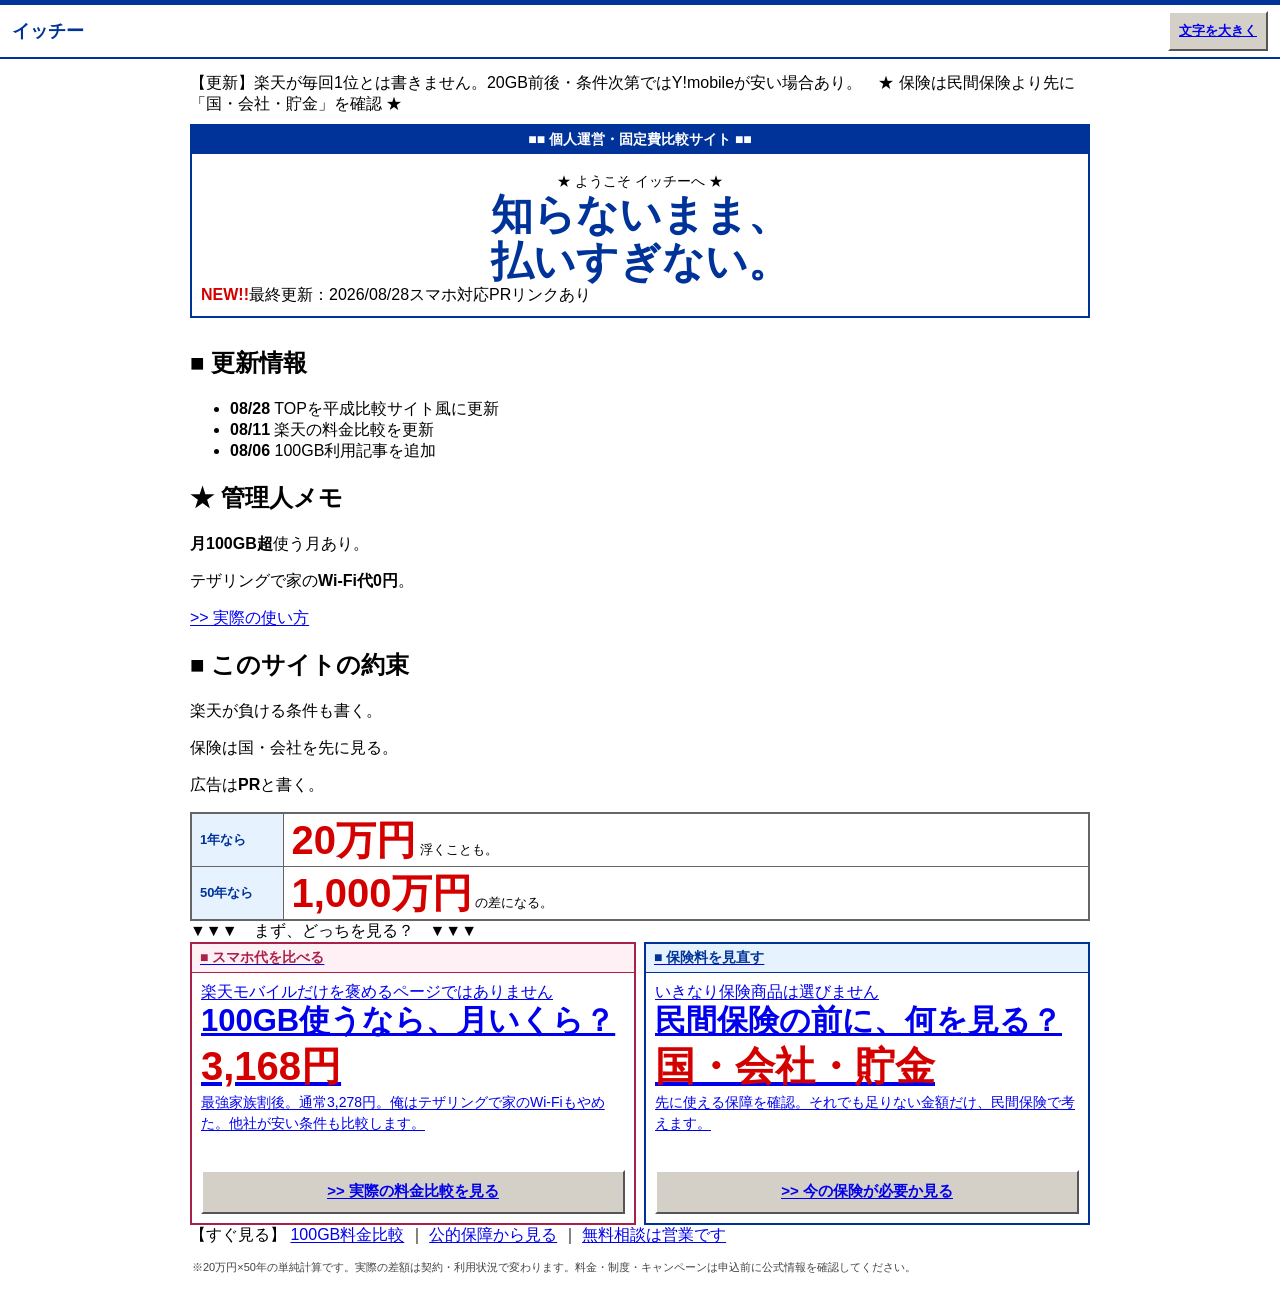
==== commit 3c6c8f5b: "Build a busier 2000s-style world on the top page" ====
--- a/index.html
+++ b/index.html
@@ -13,7 +13,7 @@
 <meta property="og:description" content="スマホと保険。数字と条件を先に見て、固定費を払いすぎないための2択サイト。">
 <meta name="twitter:card" content="summary">
 <title>イッチー｜知らないまま、払いすぎない</title>
-<link rel="stylesheet" href="retro-icchy.css?v=20260828-2">
+<link rel="stylesheet" href="retro-icchy.css?v=20260828-3">
 <style>[hidden]{display:none!important}</style>
 </head>
 <body class="retro-launcher">
@@ -27,44 +27,91 @@
 </header>
 
 <main class="retro-home" id="homeView">
+  <div class="retro-ticker" aria-label="更新情報">
+    <div class="retro-ticker__inner">【更新】楽天が毎回1位とは書きません。20GB前後・条件次第ではY!mobileが安い場合あり。　★ 保険は民間保険より先に「国・会社・貯金」を確認 ★</div>
+  </div>
+
   <section class="retro-title-panel" aria-labelledby="pageTitle">
-    <div class="retro-titlebar">■■ 固定費を比べるサイト ■■</div>
+    <div class="retro-titlebar">■■ 個人運営・固定費比較サイト ■■</div>
     <div class="retro-title-body">
-      <h1 id="pageTitle">★ 知らないまま、払いすぎない。★</h1>
-      <p><span class="retro-new">NEW!!</span>スマホと保険。まず数字と条件を見る。</p>
+      <p class="retro-welcome">★ ようこそ イッチーへ ★</p>
+      <h1 id="pageTitle">知らないまま、<br>払いすぎない。</h1>
+      <div class="retro-status-line"><span class="retro-new">NEW!!</span><span>最終更新：2026/08/28</span><span>スマホ対応</span><span>PRリンクあり</span></div>
     </div>
   </section>
 
-  <table class="retro-savings" aria-label="固定費差額の単純計算">
-    <tbody>
-      <tr><th>1年なら</th><td><strong>20万円</strong> 浮くことも。</td></tr>
-      <tr><th>50年なら</th><td><strong>1,000万円</strong> の差になる。</td></tr>
-    </tbody>
-  </table>
-
-  <nav class="retro-choice-list" aria-label="見る内容を選ぶ">
-    <a class="retro-choice retro-choice--mobile" href="#mobile" data-route="mobile">
-      <span class="retro-choice__head">■ スマホ代を比べる</span>
-      <span class="retro-choice__body">
-        <h2>100GB使うなら、月いくら？</h2>
-        <span class="retro-choice__amount">3,168円</span>
-        <p>最強家族割後。通常3,278円。俺はテザリングで家のWi-Fiもやめた。他社が安い条件も隠さず比べます。</p>
-        <span class="retro-choice__go retro-window-button">&gt;&gt; 実際の料金比較を見る</span>
-      </span>
-    </a>
-
-    <a class="retro-choice" href="#insurance" data-route="insurance">
-      <span class="retro-choice__head">■ 保険料を見直す</span>
-      <span class="retro-choice__body">
-        <h2>民間保険の前に、何を見る？</h2>
-        <span class="retro-choice__amount">国・会社・貯金</span>
-        <p>先に使える保障を確認。それでも足りない金額だけ、民間保険で考えます。</p>
-        <span class="retro-choice__go retro-window-button">&gt;&gt; 今の保険が必要か見る</span>
-      </span>
-    </a>
-  </nav>
-
-  <p class="retro-home-note">※20万円×50年の単純計算です。実際の差額は契約・利用状況で変わります。料金や制度の最新条件は各公式情報で確認してください。</p>
+  <div class="retro-home-shell">
+    <aside class="retro-side" aria-label="サイト情報">
+      <section class="retro-mini-panel retro-mini-panel--update">
+        <h2>■ 更新情報</h2>
+        <ul>
+          <li><b>08/28</b> TOPを平成比較サイト風に更新</li>
+          <li><b>08/11</b> 楽天の料金比較を更新</li>
+          <li><b>08/06</b> 100GB利用記事を追加</li>
+        </ul>
+      </section>
+
+      <section class="retro-mini-panel retro-mini-panel--memo">
+        <h2>★ 管理人メモ</h2>
+        <p><strong>月100GB超</strong>使う月あり。</p>
+        <p>テザリングで家の<strong>Wi-Fi代0円</strong>。</p>
+        <a href="#mobile" data-route="mobile">&gt;&gt; 実際の使い方</a>
+      </section>
+
+      <section class="retro-mini-panel retro-mini-panel--rule">
+        <h2>■ このサイトの約束</h2>
+        <p>楽天が負ける条件も書く。</p>
+        <p>保険は国・会社を先に見る。</p>
+        <p>広告は<strong>PR</strong>と書く。</p>
+      </section>
+    </aside>
+
+    <div class="retro-home-main">
+      <table class="retro-savings" aria-label="固定費差額の単純計算">
+        <tbody>
+          <tr><th>1年なら</th><td><strong>20万円</strong> 浮くことも。</td></tr>
+          <tr><th>50年なら</th><td><strong>1,000万円</strong> の差になる。</td></tr>
+        </tbody>
+      </table>
+
+      <div class="retro-select-title">▼▼▼　まず、どっちを見る？　▼▼▼</div>
+
+      <nav class="retro-choice-list" aria-label="見る内容を選ぶ">
+        <a class="retro-choice retro-choice--mobile" href="#mobile" data-route="mobile">
+          <span class="retro-choice__head">■ スマホ代を比べる</span>
+          <span class="retro-choice__body">
+            <span class="retro-choice__tiny">楽天モバイルだけを褒めるページではありません</span>
+            <h2>100GB使うなら、月いくら？</h2>
+            <span class="retro-choice__amount">3,168円</span>
+            <p>最強家族割後。通常3,278円。俺はテザリングで家のWi-Fiもやめた。他社が安い条件も比較します。</p>
+            <span class="retro-choice__go retro-window-button">&gt;&gt; 実際の料金比較を見る</span>
+          </span>
+        </a>
+
+        <a class="retro-choice" href="#insurance" data-route="insurance">
+          <span class="retro-choice__head">■ 保険料を見直す</span>
+          <span class="retro-choice__body">
+            <span class="retro-choice__tiny">いきなり保険商品は選びません</span>
+            <h2>民間保険の前に、何を見る？</h2>
+            <span class="retro-choice__amount">国・会社・貯金</span>
+            <p>先に使える保障を確認。それでも足りない金額だけ、民間保険で考えます。</p>
+            <span class="retro-choice__go retro-window-button">&gt;&gt; 今の保険が必要か見る</span>
+          </span>
+        </a>
+      </nav>
+
+      <div class="retro-quick-links" aria-label="すぐ見る">
+        <span>【すぐ見る】</span>
+        <a href="#mobile" data-route="mobile">100GB料金比較</a>
+        <span>｜</span>
+        <a href="#insurance" data-route="insurance">公的保障から見る</a>
+        <span>｜</span>
+        <a href="insurance-consultation/">無料相談は営業です</a>
+      </div>
+    </div>
+  </div>
+
+  <p class="retro-home-note">※20万円×50年の単純計算です。実際の差額は契約・利用状況で変わります。料金・制度・キャンペーンは申込前に公式情報を確認してください。</p>
 </main>
 
 <section class="retro-detail" id="detailView" hidden aria-label="詳細">
@@ -138,7 +185,7 @@
       if(doc.getElementById('retroIcchyScript'))return;
       const script=doc.createElement('script');
       script.id='retroIcchyScript';
-      script.src='retro-icchy.js?v=20260828-2';
+      script.src='retro-icchy.js?v=20260828-3';
       doc.body.appendChild(script);
     };
     const loadPolishScript=()=>{
@@ -168,7 +215,7 @@
       const link=doc.createElement('link');
       link.id='retroIcchyStyle';
       link.rel='stylesheet';
-      link.href='retro-icchy.css?v=20260828-2';
+      link.href='retro-icchy.css?v=20260828-3';
       doc.head.appendChild(link);
     }
 
@@ -210,7 +257,7 @@
 
 brandHome.addEventListener('click',goHome);
 homeBack.addEventListener('click',goHome);
-document.querySelectorAll('.retro-choice[data-route]').forEach(link=>{
+document.querySelectorAll('[data-route]').forEach(link=>{
   link.addEventListener('click',event=>{
     event.preventDefault();
     goRoute(link.dataset.route);
